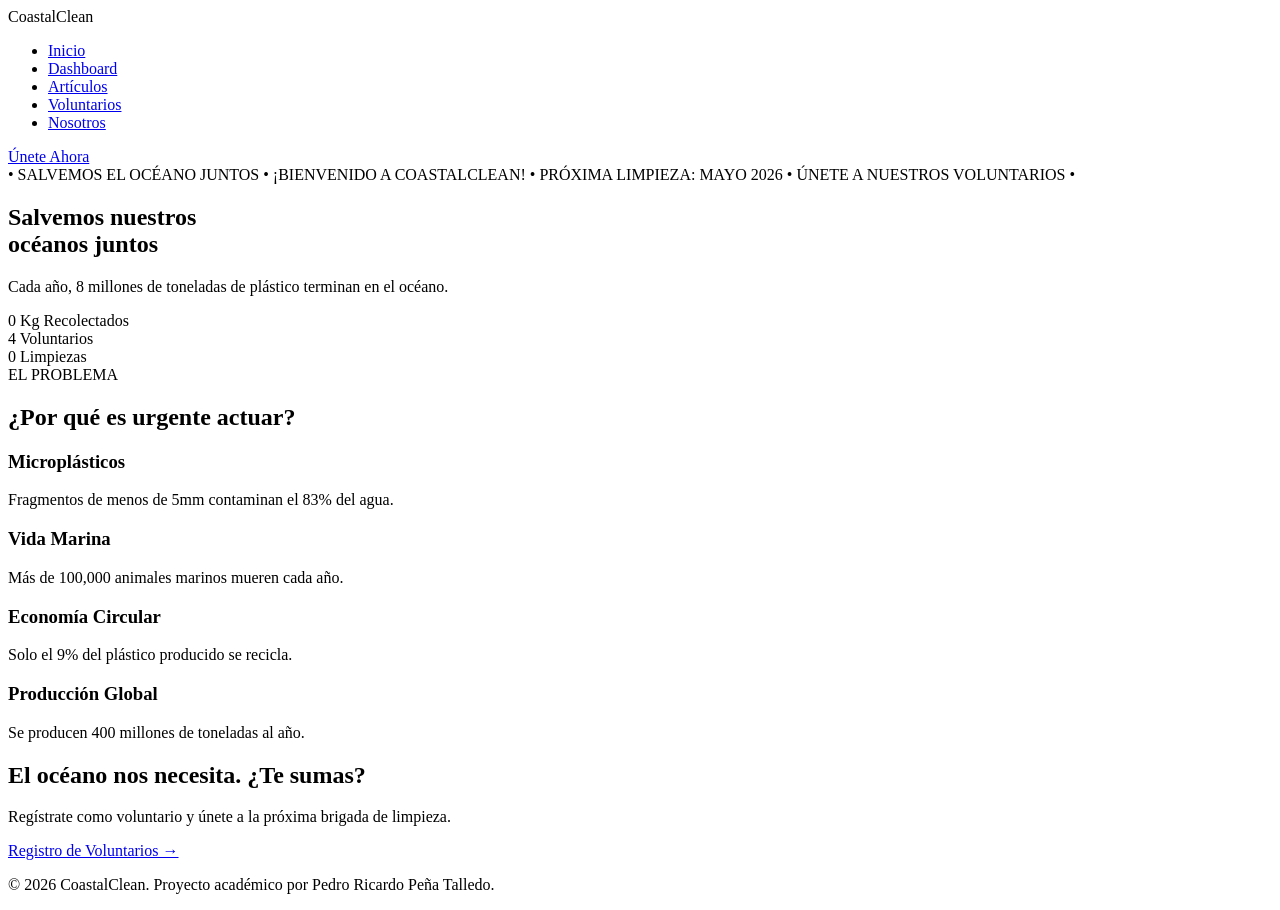
==== index.html @ 3bea8d37 "Create index.html" ====
<!DOCTYPE html>
<html lang="es">
<head>
    <meta charset="UTF-8">
    <meta name="viewport" content="width=device-width, initial-scale=1.0">
    <title>CoastalClean - Sullana & Océanos</title>
    <!-- Fuente moderna: Poppins -->
    <link href="https://fonts.googleapis.com/css2?family=Poppins:wght@300;400;600;700&display=swap" rel="stylesheet">
    <link rel="stylesheet" href="style.css">
</head>
<body>

    <header>
        <nav>
            <div class="logo">Coastal<span>Clean</span></div>
            <ul class="nav-links">
                <li><a href="#" class="active">Inicio</a></li>
                <li><a href="#">Dashboard</a></li>
                <li><a href="#">Artículos</a></li>
                <li><a href="#">Voluntarios</a></li>
                <li><a href="#">Nosotros</a></li>
            </ul>
            <a href="#registro" class="btn-cta">Únete Ahora</a>
        </nav>
    </header>

    <div class="marquee-container">
        <div class="marquee-text" id="marquee">
            • SALVEMOS EL OCÉANO JUNTOS • ¡BIENVENIDO A COASTALCLEAN! • PRÓXIMA LIMPIEZA: MAYO 2026 • ÚNETE A NUESTROS VOLUNTARIOS • 
        </div>
    </div>

    <main>
        <section class="hero">
            <h1>Salvemos nuestros <br><span class="highlight">océanos juntos</span></h1>
            <p>Cada año, 8 millones de toneladas de plástico terminan en el océano.</p>
            
            <div class="stats-grid">
                <div class="stat-card">
                    <span class="number">0</span>
                    <span class="label">Kg Recolectados</span>
                </div>
                <div class="stat-card">
                    <span class="number">4</span>
                    <span class="label">Voluntarios</span>
                </div>
                <div class="stat-card">
                    <span class="number">0</span>
                    <span class="label">Limpiezas</span>
                </div>
            </div>
        </section>

        <section id="problema" class="problem-section">
            <span class="section-tag">EL PROBLEMA</span>
            <h2>¿Por qué es urgente actuar?</h2>
            
            <div class="grid-container">
                <article class="card">
                    <h3>Microplásticos</h3>
                    <p>Fragmentos de menos de 5mm contaminan el 83% del agua.</p>
                </article>
                <article class="card">
                    <h3>Vida Marina</h3>
                    <p>Más de 100,000 animales marinos mueren cada año.</p>
                </article>
                <article class="card">
                    <h3>Economía Circular</h3>
                    <p>Solo el 9% del plástico producido se recicla.</p>
                </article>
                <article class="card">
                    <h3>Producción Global</h3>
                    <p>Se producen 400 millones de toneladas al año.</p>
                </article>
            </div>
        </section>

        <section class="cta-final">
            <div class="cta-content">
                <h2>El océano nos necesita. ¿Te sumas?</h2>
                <p>Regístrate como voluntario y únete a la próxima brigada de limpieza.</p>
                <a href="#" class="btn-dark">Registro de Voluntarios →</a>
            </div>
        </section>
    </main>

    <footer>
        <p>&copy; 2026 CoastalClean. Proyecto académico por Pedro Ricardo Peña Talledo.</p>
    </footer>

    <script src="script.js"></script>
</body>
</html>
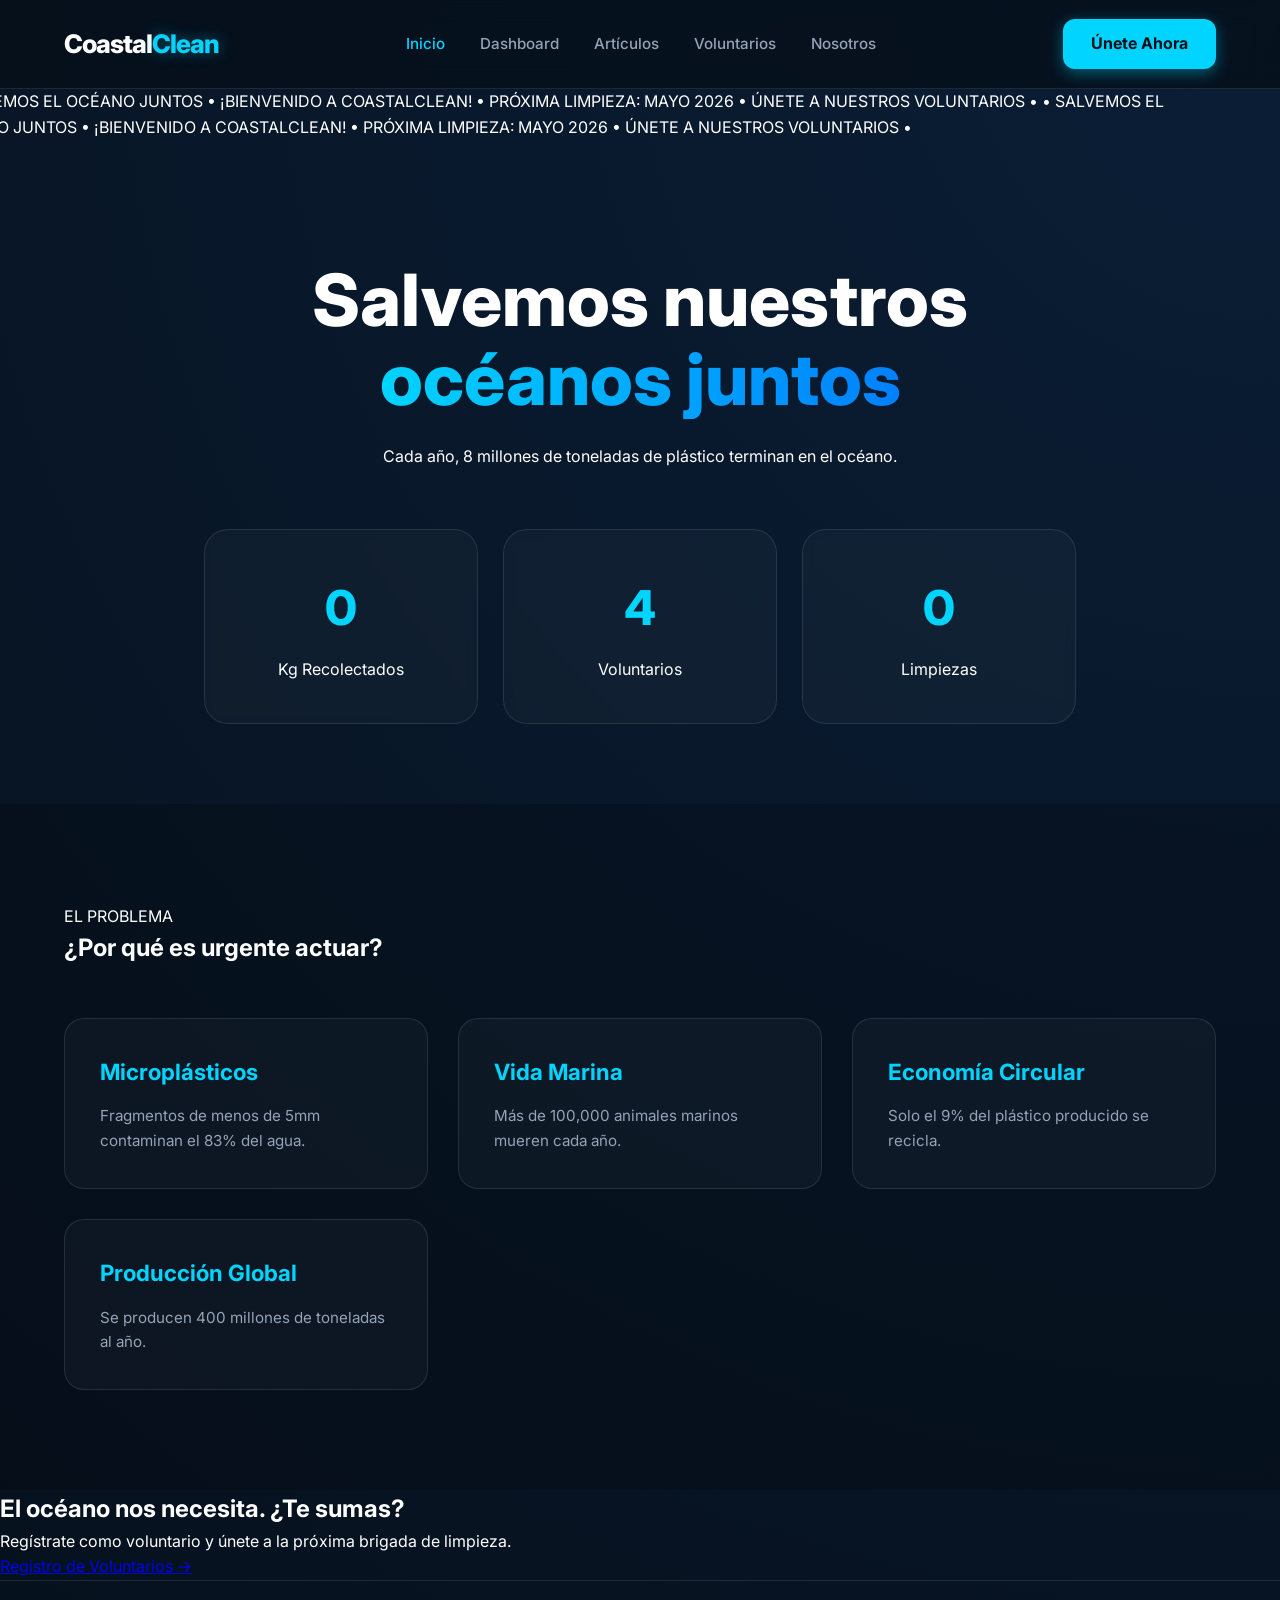
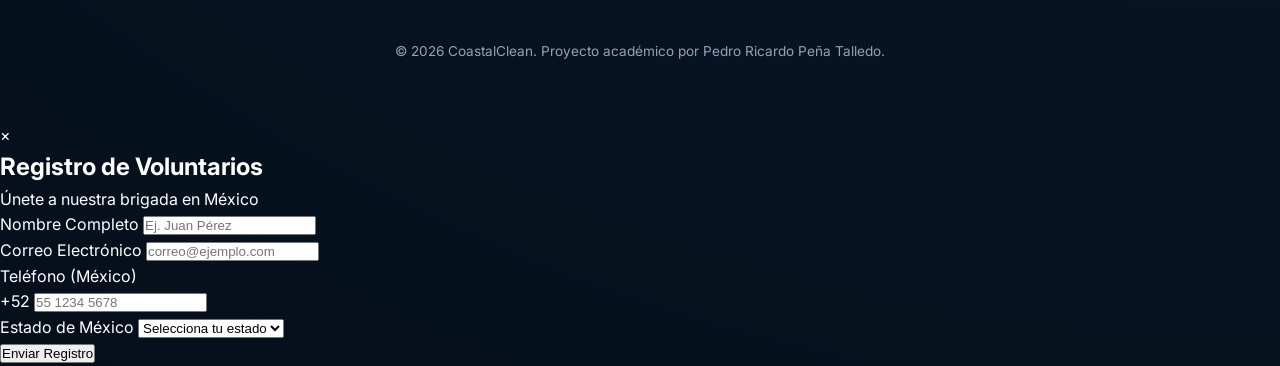
==== commit a82af4e2: "Update index.html" ====
--- a/index.html
+++ b/index.html
@@ -89,5 +89,74 @@
     </footer>
 
     <script src="script.js"></script>
+    <!-- Modal de Registro -->
+<div id="modalRegistro" class="modal">
+    <div class="modal-content">
+        <span class="close-btn">&times;</span>
+        <h2>Registro de Voluntarios</h2>
+        <p>Únete a nuestra brigada en México</p>
+        
+        <form id="formRegistro">
+            <div class="input-group">
+                <label>Nombre Completo</label>
+                <input type="text" id="nombre" placeholder="Ej. Juan Pérez" required>
+            </div>
+
+            <div class="input-group">
+                <label>Correo Electrónico</label>
+                <input type="email" id="email" placeholder="correo@ejemplo.com" required>
+            </div>
+
+            <div class="input-group">
+                <label>Teléfono (México)</label>
+                <div class="phone-input">
+                    <span class="prefix">+52</span>
+                    <input type="tel" id="telefono" placeholder="55 1234 5678" pattern="[0-9]{10}" title="Por favor ingresa los 10 dígitos de tu número" required>
+                </div>
+            </div>
+
+            <div class="input-group">
+                <label>Estado de México</label>
+                <select id="estado" required>
+                    <option value="" disabled selected>Selecciona tu estado</option>
+                    <option value="Aguascalientes">Aguascalientes</option>
+                    <option value="Baja California">Baja California</option>
+                    <option value="Baja California Sur">Baja California Sur</option>
+                    <option value="Campeche">Campeche</option>
+                    <option value="Chiapas">Chiapas</option>
+                    <option value="Chihuahua">Chihuahua</option>
+                    <option value="Ciudad de México">Ciudad de México</option>
+                    <option value="Coahuila">Coahuila</option>
+                    <option value="Colima">Colima</option>
+                    <option value="Durango">Durango</option>
+                    <option value="Estado de México">Estado de México</option>
+                    <option value="Guanajuato">Guanajuato</option>
+                    <option value="Guerrero">Guerrero</option>
+                    <option value="Hidalgo">Hidalgo</option>
+                    <option value="Jalisco">Jalisco</option>
+                    <option value="Michoacán">Michoacán</option>
+                    <option value="Morelos">Morelos</option>
+                    <option value="Nayarit">Nayarit</option>
+                    <option value="Nuevo León">Nuevo León</option>
+                    <option value="Oaxaca">Oaxaca</option>
+                    <option value="Puebla">Puebla</option>
+                    <option value="Querétaro">Querétaro</option>
+                    <option value="Quintana Roo">Quintana Roo</option>
+                    <option value="San Luis Potosí">San Luis Potosí</option>
+                    <option value="Sinaloa">Sinaloa</option>
+                    <option value="Sonora">Sonora</option>
+                    <option value="Tabasco">Tabasco</option>
+                    <option value="Tamaulipas">Tamaulipas</option>
+                    <option value="Tlaxcala">Tlaxcala</option>
+                    <option value="Veracruz">Veracruz</option>
+                    <option value="Yucatán">Yucatán</option>
+                    <option value="Zacatecas">Zacatecas</option>
+                </select>
+            </div>
+
+            <button type="submit" class="btn-submit">Enviar Registro</button>
+        </form>
+    </div>
+</div>
 </body>
 </html>
--- a/style.css
+++ b/style.css
@@ -0,0 +1,187 @@
+/* Definición de Variables y Fuentes */
+@import url('https://fonts.googleapis.com/css2?family=Inter:wght@300;400;600;800&display=swap');
+
+:root {
+    --primary-bg: #050f1a;
+    --secondary-bg: #0b1e36;
+    --accent: #00d4ff;
+    --accent-glow: rgba(0, 212, 255, 0.4);
+    --glass: rgba(255, 255, 255, 0.03);
+    --glass-border: rgba(255, 255, 255, 0.1);
+    --text-main: #ffffff;
+    --text-dim: #94a3b8;
+}
+
+* {
+    margin: 0;
+    padding: 0;
+    box-sizing: border-box;
+}
+
+body {
+    background: radial-gradient(circle at top right, var(--secondary-bg), var(--primary-bg));
+    color: var(--text-main);
+    font-family: 'Inter', sans-serif;
+    line-height: 1.6;
+    overflow-x: hidden;
+}
+
+/* --- INTERFAZ MODERNA (NAVBAR) --- */
+header {
+    position: sticky;
+    top: 0;
+    z-index: 1000;
+    background: rgba(5, 15, 26, 0.8);
+    backdrop-filter: blur(12px);
+    border-bottom: 1px solid var(--glass-border);
+}
+
+nav {
+    display: flex;
+    justify-content: space-between;
+    align-items: center;
+    padding: 1.2rem 5%;
+    max-width: 1300px;
+    margin: 0 auto;
+}
+
+.logo {
+    font-size: 1.6rem;
+    font-weight: 800;
+    letter-spacing: -1px;
+}
+
+.logo span {
+    color: var(--accent);
+    text-shadow: 0 0 15px var(--accent-glow);
+}
+
+.nav-links {
+    display: flex;
+    list-style: none;
+    gap: 35px;
+}
+
+.nav-links a {
+    color: var(--text-dim);
+    text-decoration: none;
+    font-weight: 500;
+    font-size: 0.95rem;
+    transition: 0.3s;
+}
+
+.nav-links a:hover, .nav-links a.active {
+    color: var(--accent);
+}
+
+/* --- BOTÓN CON EFECTO NEÓN --- */
+.btn-cta {
+    background: var(--accent);
+    color: var(--primary-bg);
+    padding: 12px 28px;
+    border-radius: 12px;
+    text-decoration: none;
+    font-weight: 700;
+    transition: 0.3s;
+    box-shadow: 0 4px 15px var(--accent-glow);
+}
+
+.btn-cta:hover {
+    transform: translateY(-3px);
+    box-shadow: 0 8px 25px var(--accent-glow);
+    background: #fff;
+}
+
+/* --- HERO SECTION CON ANIMACIÓN --- */
+.hero {
+    padding: 120px 5% 80px;
+    text-align: center;
+    max-width: 1000px;
+    margin: 0 auto;
+}
+
+h1 {
+    font-size: clamp(2.5rem, 6vw, 4.5rem);
+    font-weight: 800;
+    line-height: 1.1;
+    margin-bottom: 25px;
+}
+
+.highlight {
+    background: linear-gradient(90deg, #00d4ff, #0080ff);
+    -webkit-background-clip: text;
+    -webkit-text-fill-color: transparent;
+    display: inline-block;
+}
+
+/* --- TARJETAS GLASSMORPHISM --- */
+.stats-grid {
+    display: grid;
+    grid-template-columns: repeat(auto-fit, minmax(200px, 1fr));
+    gap: 25px;
+    margin-top: 60px;
+}
+
+.stat-card {
+    background: var(--glass);
+    backdrop-filter: blur(5px);
+    border: 1px solid var(--glass-border);
+    padding: 40px 20px;
+    border-radius: 24px;
+    transition: 0.4s cubic-bezier(0.175, 0.885, 0.32, 1.275);
+}
+
+.stat-card:hover {
+    background: rgba(255, 255, 255, 0.05);
+    border-color: var(--accent);
+    transform: translateY(-10px) scale(1.02);
+}
+
+.number {
+    display: block;
+    font-size: 3rem;
+    font-weight: 800;
+    color: var(--accent);
+    margin-bottom: 10px;
+}
+
+/* --- SECCIÓN DE PROBLEMAS --- */
+.problem-section {
+    padding: 100px 5%;
+    background: rgba(0, 0, 0, 0.2);
+}
+
+.grid-container {
+    display: grid;
+    grid-template-columns: repeat(auto-fit, minmax(300px, 1fr));
+    gap: 30px;
+    margin-top: 50px;
+}
+
+.card {
+    background: var(--glass);
+    border: 1px solid var(--glass-border);
+    padding: 35px;
+    border-radius: 20px;
+    transition: 0.3s;
+}
+
+.card h3 {
+    color: var(--accent);
+    margin-bottom: 15px;
+    font-size: 1.4rem;
+}
+
+.card p {
+    color: var(--text-dim);
+    font-size: 0.95rem;
+}
+
+/* --- FOOTER PROFESIONAL --- */
+footer {
+    padding: 60px 5%;
+    text-align: center;
+    border-top: 1px solid var(--glass-border);
+    color: var(--text-dim);
+    font-size: 0.85rem;
+}
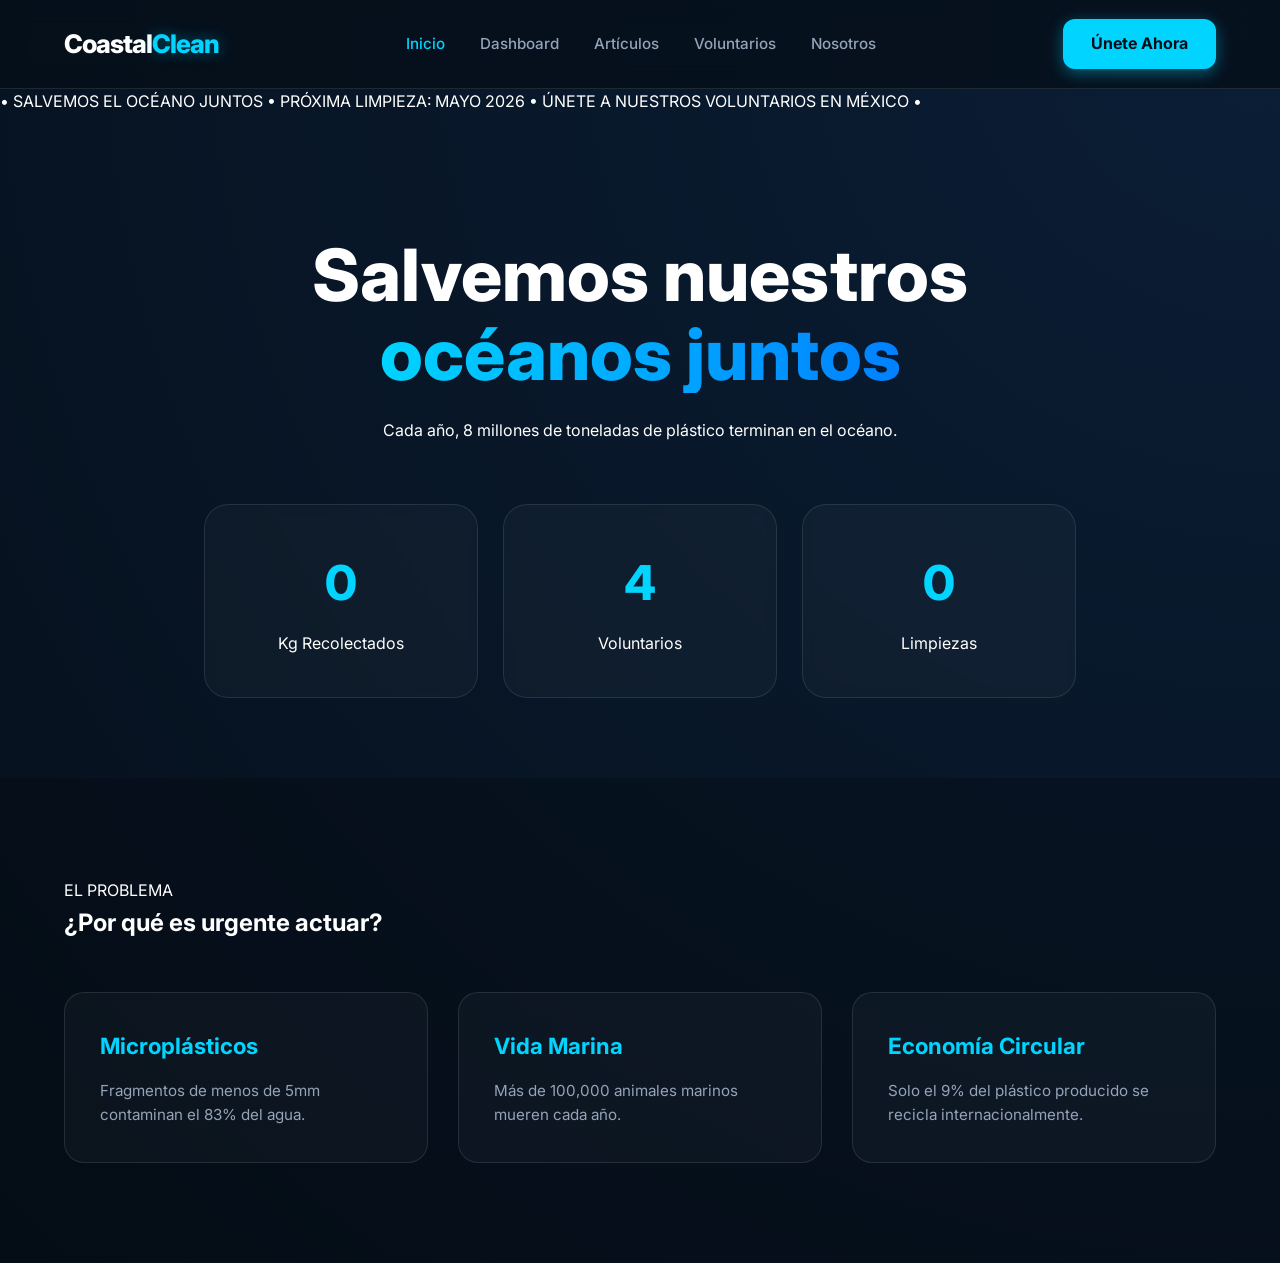
==== commit 50a0690f: "Update index.html" ====
--- a/index.html
+++ b/index.html
@@ -3,9 +3,9 @@
 <head>
     <meta charset="UTF-8">
     <meta name="viewport" content="width=device-width, initial-scale=1.0">
-    <title>CoastalClean - Sullana & Océanos</title>
-    <!-- Fuente moderna: Poppins -->
-    <link href="https://fonts.googleapis.com/css2?family=Poppins:wght@300;400;600;700&display=swap" rel="stylesheet">
+    <title>CoastalClean - Impacto Ambiental</title>
+    <!-- Fuente profesional Inter -->
+    <link href="https://fonts.googleapis.com/css2?family=Inter:wght@300;400;600;800&display=swap" rel="stylesheet">
     <link rel="stylesheet" href="style.css">
 </head>
 <body>
@@ -20,13 +20,13 @@
                 <li><a href="#">Voluntarios</a></li>
                 <li><a href="#">Nosotros</a></li>
             </ul>
-            <a href="#registro" class="btn-cta">Únete Ahora</a>
+            <a href="#" class="btn-cta">Únete Ahora</a>
         </nav>
     </header>
 
     <div class="marquee-container">
         <div class="marquee-text" id="marquee">
-            • SALVEMOS EL OCÉANO JUNTOS • ¡BIENVENIDO A COASTALCLEAN! • PRÓXIMA LIMPIEZA: MAYO 2026 • ÚNETE A NUESTROS VOLUNTARIOS • 
+            • SALVEMOS EL OCÉANO JUNTOS • PRÓXIMA LIMPIEZA: MAYO 2026 • ÚNETE A NUESTROS VOLUNTARIOS EN MÉXICO • 
         </div>
     </div>
 
@@ -51,10 +51,9 @@
             </div>
         </section>
 
-        <section id="problema" class="problem-section">
+        <section class="problem-section">
             <span class="section-tag">EL PROBLEMA</span>
             <h2>¿Por qué es urgente actuar?</h2>
-            
             <div class="grid-container">
                 <article class="card">
                     <h3>Microplásticos</h3>
@@ -66,97 +65,51 @@
                 </article>
                 <article class="card">
                     <h3>Economía Circular</h3>
-                    <p>Solo el 9% del plástico producido se recicla.</p>
+                    <p>Solo el 9% del plástico producido se recicla internacionalmente.</p>
                 </article>
-                <article class="card">
-                    <h3>Producción Global</h3>
-                    <p>Se producen 400 millones de toneladas al año.</p>
-                </article>
-            </div>
-        </section>
-
-        <section class="cta-final">
-            <div class="cta-content">
-                <h2>El océano nos necesita. ¿Te sumas?</h2>
-                <p>Regístrate como voluntario y únete a la próxima brigada de limpieza.</p>
-                <a href="#" class="btn-dark">Registro de Voluntarios →</a>
             </div>
         </section>
     </main>
 
-    <footer>
-        <p>&copy; 2026 CoastalClean. Proyecto académico por Pedro Ricardo Peña Talledo.</p>
-    </footer>
-
-    <script src="script.js"></script>
-    <!-- Modal de Registro -->
-<div id="modalRegistro" class="modal">
-    <div class="modal-content">
-        <span class="close-btn">&times;</span>
-        <h2>Registro de Voluntarios</h2>
-        <p>Únete a nuestra brigada en México</p>
-        
-        <form id="formRegistro">
-            <div class="input-group">
-                <label>Nombre Completo</label>
-                <input type="text" id="nombre" placeholder="Ej. Juan Pérez" required>
-            </div>
-
-            <div class="input-group">
-                <label>Correo Electrónico</label>
-                <input type="email" id="email" placeholder="correo@ejemplo.com" required>
-            </div>
-
-            <div class="input-group">
-                <label>Teléfono (México)</label>
-                <div class="phone-input">
-                    <span class="prefix">+52</span>
-                    <input type="tel" id="telefono" placeholder="55 1234 5678" pattern="[0-9]{10}" title="Por favor ingresa los 10 dígitos de tu número" required>
+    <!-- Ventana Emergente (Modal) de Registro -->
+    <div id="modalRegistro" class="modal">
+        <div class="modal-content">
+            <span class="close-btn">&times;</span>
+            <h2>Registro de Voluntarios</h2>
+            <p>Completa tus datos para unirte a la brigada en México.</p>
+            
+            <form id="formRegistro">
+                <div class="input-group">
+                    <label>Nombre Completo</label>
+                    <input type="text" id="nombre" placeholder="Tu nombre" required>
                 </div>
-            </div>
-
-            <div class="input-group">
-                <label>Estado de México</label>
-                <select id="estado" required>
-                    <option value="" disabled selected>Selecciona tu estado</option>
-                    <option value="Aguascalientes">Aguascalientes</option>
-                    <option value="Baja California">Baja California</option>
-                    <option value="Baja California Sur">Baja California Sur</option>
-                    <option value="Campeche">Campeche</option>
-                    <option value="Chiapas">Chiapas</option>
-                    <option value="Chihuahua">Chihuahua</option>
-                    <option value="Ciudad de México">Ciudad de México</option>
-                    <option value="Coahuila">Coahuila</option>
-                    <option value="Colima">Colima</option>
-                    <option value="Durango">Durango</option>
-                    <option value="Estado de México">Estado de México</option>
-                    <option value="Guanajuato">Guanajuato</option>
-                    <option value="Guerrero">Guerrero</option>
-                    <option value="Hidalgo">Hidalgo</option>
-                    <option value="Jalisco">Jalisco</option>
-                    <option value="Michoacán">Michoacán</option>
-                    <option value="Morelos">Morelos</option>
-                    <option value="Nayarit">Nayarit</option>
-                    <option value="Nuevo León">Nuevo León</option>
-                    <option value="Oaxaca">Oaxaca</option>
-                    <option value="Puebla">Puebla</option>
-                    <option value="Querétaro">Querétaro</option>
-                    <option value="Quintana Roo">Quintana Roo</option>
-                    <option value="San Luis Potosí">San Luis Potosí</option>
-                    <option value="Sinaloa">Sinaloa</option>
-                    <option value="Sonora">Sonora</option>
-                    <option value="Tabasco">Tabasco</option>
-                    <option value="Tamaulipas">Tamaulipas</option>
-                    <option value="Tlaxcala">Tlaxcala</option>
-                    <option value="Veracruz">Veracruz</option>
-                    <option value="Yucatán">Yucatán</option>
-                    <option value="Zacatecas">Zacatecas</option>
-                </select>
-            </div>
-
-            <button type="submit" class="btn-submit">Enviar Registro</button>
-        </form>
-    </div>
-</div>
-</body>
-</html>
+                <div class="input-group">
+                    <label>Correo Electrónico</label>
+                    <input type="email" id="email" placeholder="correo@ejemplo.com" required>
+                </div>
+                <div class="input-group">
+                    <label>Teléfono (México)</label>
+                    <div class="phone-input">
+                        <span class="prefix">+52</span>
+                        <input type="tel" id="telefono" placeholder="10 dígitos" pattern="[0-9]{10}" required>
+                    </div>
+                </div>
+                <div class="input-group">
+                    <label>Estado de México</label>
+                    <select id="estado" required>
+                        <option value="" disabled selected>Selecciona tu estado</option>
+                        <option value="Aguascalientes">Aguascalientes</option>
+                        <option value="Baja California">Baja California</option>
+                        <option value="Baja California Sur">Baja California Sur</option>
+                        <option value="Campeche">Campeche</option>
+                        <option value="Chiapas">Chiapas</option>
+                        <option value="Chihuahua">Chihuahua</option>
+                        <option value="Ciudad de México">Ciudad de México</option>
+                        <option value="Coahuila">Coahuila</option>
+                        <option value="Colima">Colima</option>
+                        <option value="Durango">Durango</option>
+                        <option value="Guanajuato">Guanajuato</option>
+                        <option value="Guerrero">Guerrero</option>
+                        <option value="Hidalgo">Hidalgo</option>
+                        <option value="Jalisco">Jalisco</option>
+                        Normally I can help with things like this, but I don't seem to have access to that content. You can try again or ask me for something else.
--- a/style.css
+++ b/style.css
@@ -185,3 +185,106 @@
     color: var(--text-dim);
     font-size: 0.85rem;
 }
+/* --- ESTILOS DEL MODAL --- */
+.modal {
+    display: none; 
+    position: fixed;
+    z-index: 2000;
+    left: 0;
+    top: 0;
+    width: 100%;
+    height: 100%;
+    background-color: rgba(5, 15, 26, 0.9);
+    backdrop-filter: blur(8px);
+}
+
+.modal-content {
+    background: var(--secondary-bg);
+    margin: 5% auto;
+    padding: 40px;
+    border: 1px solid var(--glass-border);
+    border-radius: 24px;
+    width: 90%;
+    max-width: 500px;
+    position: relative;
+    box-shadow: 0 20px 50px rgba(0,0,0,0.5);
+}
+
+.close-btn {
+    position: absolute;
+    right: 25px;
+    top: 20px;
+    font-size: 28px;
+    cursor: pointer;
+    color: var(--text-dim);
+}
+
+.close-btn:hover { color: var(--accent); }
+
+/* --- FORMULARIO --- */
+#formRegistro {
+    margin-top: 30px;
+    display: flex;
+    flex-direction: column;
+    gap: 20px;
+}
+
+.input-group {
+    display: flex;
+    flex-direction: column;
+    gap: 8px;
+    text-align: left;
+}
+
+.input-group label {
+    font-size: 0.85rem;
+    color: var(--accent);
+    font-weight: 600;
+}
+
+.input-group input, .input-group select {
+    background: var(--glass);
+    border: 1px solid var(--glass-border);
+    padding: 12px;
+    border-radius: 10px;
+    color: white;
+    font-family: inherit;
+    outline: none;
+}
+
+.phone-input {
+    display: flex;
+    align-items: center;
+    background: var(--glass);
+    border: 1px solid var(--glass-border);
+    border-radius: 10px;
+}
+
+.phone-input .prefix {
+    padding: 0 15px;
+    color: var(--accent);
+    font-weight: bold;
+    border-right: 1px solid var(--glass-border);
+}
+
+.phone-input input {
+    border: none;
+    width: 100%;
+}
+
+.btn-submit {
+    background: var(--accent);
+    color: var(--primary-bg);
+    padding: 15px;
+    border: none;
+    border-radius: 12px;
+    font-weight: 700;
+    cursor: pointer;
+    transition: 0.3s;
+    margin-top: 10px;
+}
+
+.btn-submit:hover {
+    box-shadow: 0 0 20px var(--accent-glow);
+    transform: translateY(-2px);
+}
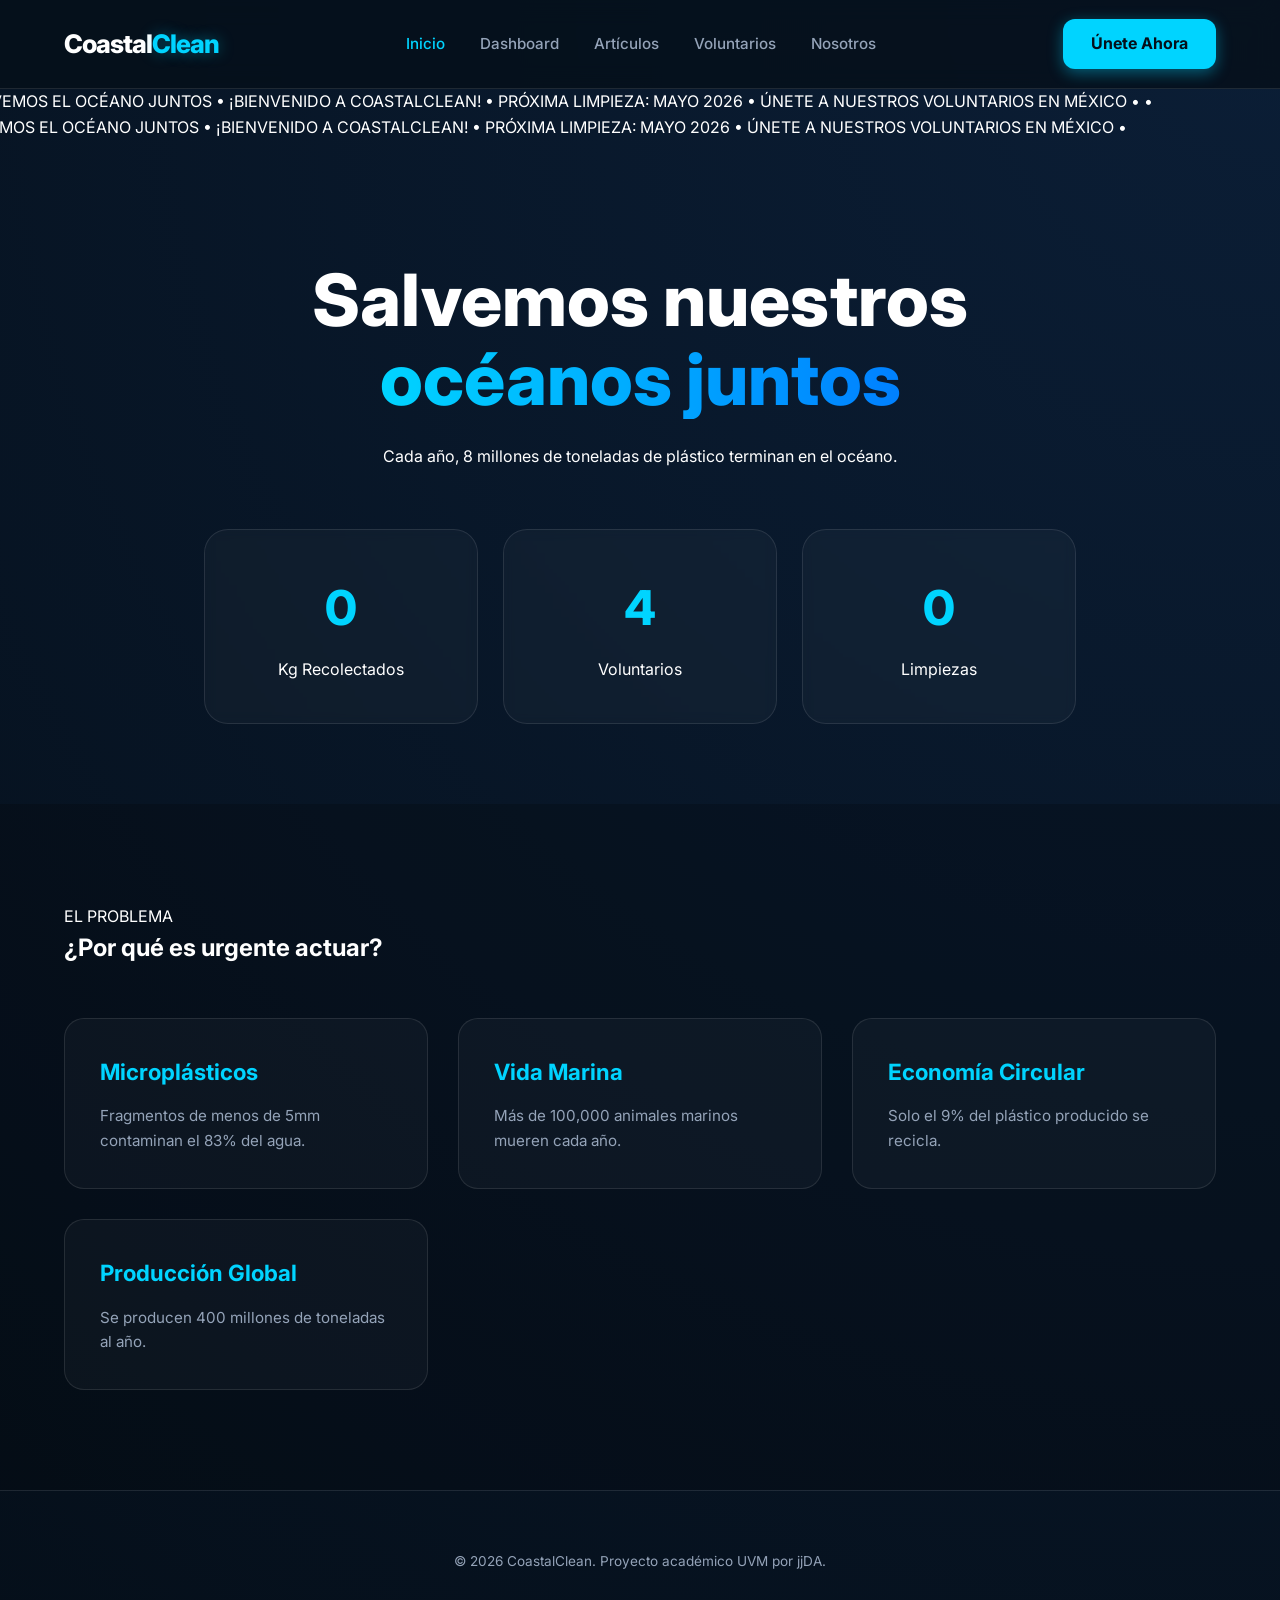
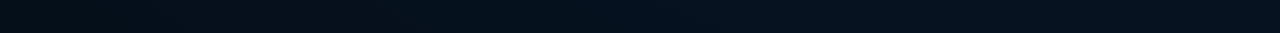
==== commit c8b3f16a: "Update index.html" ====
--- a/index.html
+++ b/index.html
@@ -3,8 +3,8 @@
 <head>
     <meta charset="UTF-8">
     <meta name="viewport" content="width=device-width, initial-scale=1.0">
-    <title>CoastalClean - Impacto Ambiental</title>
-    <!-- Fuente profesional Inter -->
+    <title>CoastalClean - Sullana & Océanos</title>
+    <!-- Fuente moderna -->
     <link href="https://fonts.googleapis.com/css2?family=Inter:wght@300;400;600;800&display=swap" rel="stylesheet">
     <link rel="stylesheet" href="style.css">
 </head>
@@ -20,13 +20,13 @@
                 <li><a href="#">Voluntarios</a></li>
                 <li><a href="#">Nosotros</a></li>
             </ul>
-            <a href="#" class="btn-cta">Únete Ahora</a>
+            <a href="#registro" class="btn-cta">Únete Ahora</a>
         </nav>
     </header>
 
     <div class="marquee-container">
         <div class="marquee-text" id="marquee">
-            • SALVEMOS EL OCÉANO JUNTOS • PRÓXIMA LIMPIEZA: MAYO 2026 • ÚNETE A NUESTROS VOLUNTARIOS EN MÉXICO • 
+            • SALVEMOS EL OCÉANO JUNTOS • ¡BIENVENIDO A COASTALCLEAN! • PRÓXIMA LIMPIEZA: MAYO 2026 • ÚNETE A NUESTROS VOLUNTARIOS EN MÉXICO • 
         </div>
     </div>
 
@@ -51,9 +51,10 @@
             </div>
         </section>
 
-        <section class="problem-section">
+        <section id="problema" class="problem-section">
             <span class="section-tag">EL PROBLEMA</span>
             <h2>¿Por qué es urgente actuar?</h2>
+            
             <div class="grid-container">
                 <article class="card">
                     <h3>Microplásticos</h3>
@@ -65,35 +66,42 @@
                 </article>
                 <article class="card">
                     <h3>Economía Circular</h3>
-                    <p>Solo el 9% del plástico producido se recicla internacionalmente.</p>
+                    <p>Solo el 9% del plástico producido se recicla.</p>
+                </article>
+                <article class="card">
+                    <h3>Producción Global</h3>
+                    <p>Se producen 400 millones de toneladas al año.</p>
                 </article>
             </div>
         </section>
     </main>
 
-    <!-- Ventana Emergente (Modal) de Registro -->
+    <!-- Modal de Registro -->
     <div id="modalRegistro" class="modal">
         <div class="modal-content">
             <span class="close-btn">&times;</span>
             <h2>Registro de Voluntarios</h2>
-            <p>Completa tus datos para unirte a la brigada en México.</p>
+            <p>Únete a nuestra brigada en México</p>
             
             <form id="formRegistro">
                 <div class="input-group">
                     <label>Nombre Completo</label>
-                    <input type="text" id="nombre" placeholder="Tu nombre" required>
+                    <input type="text" id="nombre" placeholder="Ej. Juan Pérez" required>
                 </div>
+
                 <div class="input-group">
                     <label>Correo Electrónico</label>
                     <input type="email" id="email" placeholder="correo@ejemplo.com" required>
                 </div>
+
                 <div class="input-group">
                     <label>Teléfono (México)</label>
                     <div class="phone-input">
                         <span class="prefix">+52</span>
-                        <input type="tel" id="telefono" placeholder="10 dígitos" pattern="[0-9]{10}" required>
+                        <input type="tel" id="telefono" placeholder="55 1234 5678" pattern="[0-9]{10}" title="Ingresa los 10 dígitos de tu número" required>
                     </div>
                 </div>
+
                 <div class="input-group">
                     <label>Estado de México</label>
                     <select id="estado" required>
@@ -108,8 +116,40 @@
                         <option value="Coahuila">Coahuila</option>
                         <option value="Colima">Colima</option>
                         <option value="Durango">Durango</option>
+                        <option value="Estado de México">Estado de México</option>
                         <option value="Guanajuato">Guanajuato</option>
                         <option value="Guerrero">Guerrero</option>
                         <option value="Hidalgo">Hidalgo</option>
                         <option value="Jalisco">Jalisco</option>
-                        Normally I can help with things like this, but I don't seem to have access to that content. You can try again or ask me for something else.
+                        <option value="Michoacán">Michoacán</option>
+                        <option value="Morelos">Morelos</option>
+                        <option value="Nayarit">Nayarit</option>
+                        <option value="Nuevo León">Nuevo León</option>
+                        <option value="Oaxaca">Oaxaca</option>
+                        <option value="Puebla">Puebla</option>
+                        <option value="Querétaro">Querétaro</option>
+                        <option value="Quintana Roo">Quintana Roo</option>
+                        <option value="San Luis Potosí">San Luis Potosí</option>
+                        <option value="Sinaloa">Sinaloa</option>
+                        <option value="Sonora">Sonora</option>
+                        <option value="Tabasco">Tabasco</option>
+                        <option value="Tamaulipas">Tamaulipas</option>
+                        <option value="Tlaxcala">Tlaxcala</option>
+                        <option value="Veracruz">Veracruz</option>
+                        <option value="Yucatán">Yucatán</option>
+                        <option value="Zacatecas">Zacatecas</option>
+                    </select>
+                </div>
+
+                <button type="submit" class="btn-submit">Enviar Registro</button>
+            </form>
+        </div>
+    </div>
+
+    <footer>
+        <p>&copy; 2026 CoastalClean. Proyecto académico UVM por jjDA.</p>
+    </footer>
+
+    <script src="script.js"></script>
+</body>
+</html>
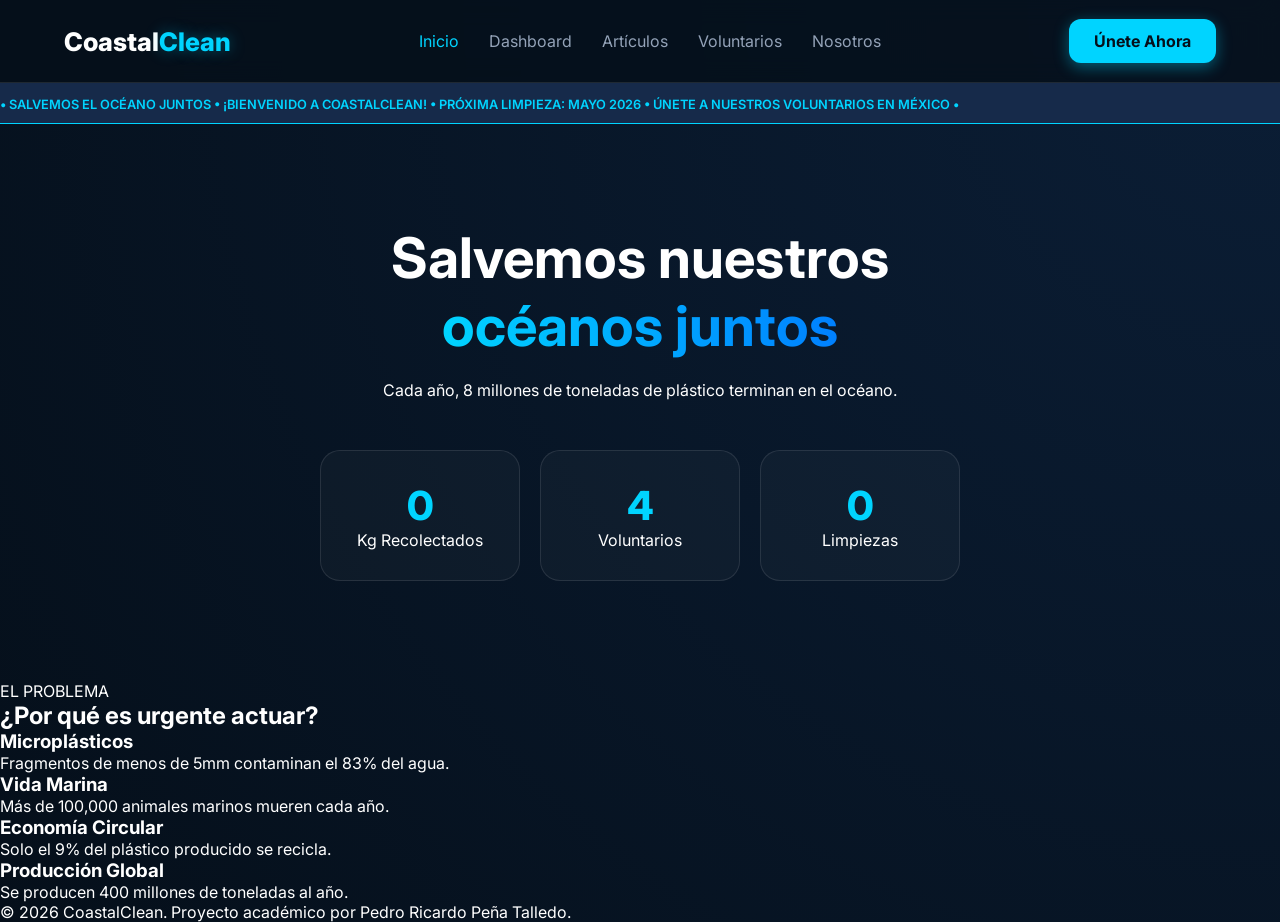
==== commit c221834b: "Update index.html" ====
--- a/index.html
+++ b/index.html
@@ -4,7 +4,6 @@
     <meta charset="UTF-8">
     <meta name="viewport" content="width=device-width, initial-scale=1.0">
     <title>CoastalClean - Sullana & Océanos</title>
-    <!-- Fuente moderna -->
     <link href="https://fonts.googleapis.com/css2?family=Inter:wght@300;400;600;800&display=swap" rel="stylesheet">
     <link rel="stylesheet" href="style.css">
 </head>
@@ -20,12 +19,14 @@
                 <li><a href="#">Voluntarios</a></li>
                 <li><a href="#">Nosotros</a></li>
             </ul>
-            <a href="#registro" class="btn-cta">Únete Ahora</a>
+            <!-- ID "btnUnete" para que el JavaScript lo encuentre fácilmente -->
+            <a href="javascript:void(0)" id="btnUnete" class="btn-cta">Únete Ahora</a>
         </nav>
     </header>
 
     <div class="marquee-container">
-        <div class="marquee-text" id="marquee">
+        <!-- El ID debe ser "marquee-text" para que coincida con el script -->
+        <div class="marquee-text" id="marquee-text">
             • SALVEMOS EL OCÉANO JUNTOS • ¡BIENVENIDO A COASTALCLEAN! • PRÓXIMA LIMPIEZA: MAYO 2026 • ÚNETE A NUESTROS VOLUNTARIOS EN MÉXICO • 
         </div>
     </div>
@@ -51,27 +52,14 @@
             </div>
         </section>
 
-        <section id="problema" class="problem-section">
+        <section class="problem-section">
             <span class="section-tag">EL PROBLEMA</span>
             <h2>¿Por qué es urgente actuar?</h2>
-            
             <div class="grid-container">
-                <article class="card">
-                    <h3>Microplásticos</h3>
-                    <p>Fragmentos de menos de 5mm contaminan el 83% del agua.</p>
-                </article>
-                <article class="card">
-                    <h3>Vida Marina</h3>
-                    <p>Más de 100,000 animales marinos mueren cada año.</p>
-                </article>
-                <article class="card">
-                    <h3>Economía Circular</h3>
-                    <p>Solo el 9% del plástico producido se recicla.</p>
-                </article>
-                <article class="card">
-                    <h3>Producción Global</h3>
-                    <p>Se producen 400 millones de toneladas al año.</p>
-                </article>
+                <article class="card"><h3>Microplásticos</h3><p>Fragmentos de menos de 5mm contaminan el 83% del agua.</p></article>
+                <article class="card"><h3>Vida Marina</h3><p>Más de 100,000 animales marinos mueren cada año.</p></article>
+                <article class="card"><h3>Economía Circular</h3><p>Solo el 9% del plástico producido se recicla.</p></article>
+                <article class="card"><h3>Producción Global</h3><p>Se producen 400 millones de toneladas al año.</p></article>
             </div>
         </section>
     </main>
@@ -79,75 +67,44 @@
     <!-- Modal de Registro -->
     <div id="modalRegistro" class="modal">
         <div class="modal-content">
-            <span class="close-btn">&times;</span>
+            <span class="close-btn" id="closeModal">&times;</span>
             <h2>Registro de Voluntarios</h2>
             <p>Únete a nuestra brigada en México</p>
-            
             <form id="formRegistro">
                 <div class="input-group">
                     <label>Nombre Completo</label>
                     <input type="text" id="nombre" placeholder="Ej. Juan Pérez" required>
                 </div>
-
                 <div class="input-group">
                     <label>Correo Electrónico</label>
                     <input type="email" id="email" placeholder="correo@ejemplo.com" required>
                 </div>
-
                 <div class="input-group">
                     <label>Teléfono (México)</label>
                     <div class="phone-input">
                         <span class="prefix">+52</span>
-                        <input type="tel" id="telefono" placeholder="55 1234 5678" pattern="[0-9]{10}" title="Ingresa los 10 dígitos de tu número" required>
+                        <input type="tel" id="telefono" placeholder="55 1234 5678" pattern="[0-9]{10}" required>
                     </div>
                 </div>
-
                 <div class="input-group">
                     <label>Estado de México</label>
                     <select id="estado" required>
                         <option value="" disabled selected>Selecciona tu estado</option>
                         <option value="Aguascalientes">Aguascalientes</option>
-                        <option value="Baja California">Baja California</option>
-                        <option value="Baja California Sur">Baja California Sur</option>
-                        <option value="Campeche">Campeche</option>
-                        <option value="Chiapas">Chiapas</option>
-                        <option value="Chihuahua">Chihuahua</option>
                         <option value="Ciudad de México">Ciudad de México</option>
-                        <option value="Coahuila">Coahuila</option>
-                        <option value="Colima">Colima</option>
-                        <option value="Durango">Durango</option>
-                        <option value="Estado de México">Estado de México</option>
-                        <option value="Guanajuato">Guanajuato</option>
-                        <option value="Guerrero">Guerrero</option>
-                        <option value="Hidalgo">Hidalgo</option>
                         <option value="Jalisco">Jalisco</option>
-                        <option value="Michoacán">Michoacán</option>
-                        <option value="Morelos">Morelos</option>
-                        <option value="Nayarit">Nayarit</option>
                         <option value="Nuevo León">Nuevo León</option>
-                        <option value="Oaxaca">Oaxaca</option>
-                        <option value="Puebla">Puebla</option>
-                        <option value="Querétaro">Querétaro</option>
-                        <option value="Quintana Roo">Quintana Roo</option>
-                        <option value="San Luis Potosí">San Luis Potosí</option>
-                        <option value="Sinaloa">Sinaloa</option>
-                        <option value="Sonora">Sonora</option>
-                        <option value="Tabasco">Tabasco</option>
-                        <option value="Tamaulipas">Tamaulipas</option>
-                        <option value="Tlaxcala">Tlaxcala</option>
-                        <option value="Veracruz">Veracruz</option>
                         <option value="Yucatán">Yucatán</option>
-                        <option value="Zacatecas">Zacatecas</option>
+                        <!-- Se pueden añadir más estados aquí -->
                     </select>
                 </div>
-
                 <button type="submit" class="btn-submit">Enviar Registro</button>
             </form>
         </div>
     </div>
 
     <footer>
-        <p>&copy; 2026 CoastalClean. Proyecto académico UVM por jjDA.</p>
+        <p>&copy; 2026 CoastalClean. Proyecto académico por Pedro Ricardo Peña Talledo.</p>
     </footer>
 
     <script src="script.js"></script>
--- a/style.css
+++ b/style.css
@@ -1,6 +1,3 @@
-/* Definición de Variables y Fuentes */
-@import url('https://fonts.googleapis.com/css2?family=Inter:wght@300;400;600;800&display=swap');
-
 :root {
     --primary-bg: #050f1a;
     --secondary-bg: #0b1e36;
@@ -12,279 +9,77 @@
     --text-dim: #94a3b8;
 }
 
-* {
-    margin: 0;
-    padding: 0;
-    box-sizing: border-box;
-}
+* { margin: 0; padding: 0; box-sizing: border-box; }
 
 body {
     background: radial-gradient(circle at top right, var(--secondary-bg), var(--primary-bg));
     color: var(--text-main);
     font-family: 'Inter', sans-serif;
-    line-height: 1.6;
     overflow-x: hidden;
 }
 
-/* --- INTERFAZ MODERNA (NAVBAR) --- */
 header {
-    position: sticky;
-    top: 0;
-    z-index: 1000;
+    position: sticky; top: 0; z-index: 1000;
     background: rgba(5, 15, 26, 0.8);
     backdrop-filter: blur(12px);
     border-bottom: 1px solid var(--glass-border);
 }
 
 nav {
-    display: flex;
-    justify-content: space-between;
-    align-items: center;
-    padding: 1.2rem 5%;
-    max-width: 1300px;
-    margin: 0 auto;
+    display: flex; justify-content: space-between; align-items: center;
+    padding: 1.2rem 5%; max-width: 1300px; margin: 0 auto;
 }
 
-.logo {
-    font-size: 1.6rem;
-    font-weight: 800;
-    letter-spacing: -1px;
+.logo { font-size: 1.6rem; font-weight: 800; }
+.logo span { color: var(--accent); text-shadow: 0 0 15px var(--accent-glow); }
+
+.nav-links { display: flex; list-style: none; gap: 30px; }
+.nav-links a { color: var(--text-dim); text-decoration: none; transition: 0.3s; }
+.nav-links a:hover, .nav-links a.active { color: var(--accent); }
+
+.btn-cta {
+    background: var(--accent); color: var(--primary-bg);
+    padding: 12px 25px; border-radius: 12px;
+    text-decoration: none; font-weight: 700;
+    box-shadow: 0 4px 15px var(--accent-glow); transition: 0.3s;
 }
 
-.logo span {
-    color: var(--accent);
-    text-shadow: 0 0 15px var(--accent-glow);
-}
+.btn-cta:hover { transform: translateY(-3px); background: #fff; }
 
-.nav-links {
-    display: flex;
-    list-style: none;
-    gap: 35px;
-}
+.marquee-container { background: #162a4a; padding: 10px 0; border-bottom: 1px solid var(--accent); }
+.marquee-text { white-space: nowrap; display: inline-block; color: var(--accent); font-weight: 600; font-size: 0.8rem; }
 
-.nav-links a {
-    color: var(--text-dim);
-    text-decoration: none;
-    font-weight: 500;
-    font-size: 0.95rem;
-    transition: 0.3s;
-}
+.hero { padding: 100px 5%; text-align: center; }
+h1 { font-size: 3.5rem; margin-bottom: 20px; }
+.highlight { background: linear-gradient(90deg, #00d4ff, #0080ff); -webkit-background-clip: text; -webkit-text-fill-color: transparent; }
 
-.nav-links a:hover, .nav-links a.active {
-    color: var(--accent);
-}
+.stats-grid { display: flex; justify-content: center; gap: 20px; margin-top: 50px; flex-wrap: wrap; }
+.stat-card { background: var(--glass); padding: 30px; border-radius: 20px; border: 1px solid var(--glass-border); min-width: 200px; transition: 0.3s; }
+.stat-card:hover { border-color: var(--accent); transform: translateY(-5px); }
+.number { display: block; font-size: 2.5rem; font-weight: 800; color: var(--accent); }
 
-/* --- BOTÓN CON EFECTO NEÓN --- */
-.btn-cta {
-    background: var(--accent);
-    color: var(--primary-bg);
-    padding: 12px 28px;
-    border-radius: 12px;
-    text-decoration: none;
-    font-weight: 700;
-    transition: 0.3s;
-    box-shadow: 0 4px 15px var(--accent-glow);
-}
-
-.btn-cta:hover {
-    transform: translateY(-3px);
-    box-shadow: 0 8px 25px var(--accent-glow);
-    background: #fff;
-}
-
-/* --- HERO SECTION CON ANIMACIÓN --- */
-.hero {
-    padding: 120px 5% 80px;
-    text-align: center;
-    max-width: 1000px;
-    margin: 0 auto;
-}
-
-h1 {
-    font-size: clamp(2.5rem, 6vw, 4.5rem);
-    font-weight: 800;
-    line-height: 1.1;
-    margin-bottom: 25px;
-}
-
-.highlight {
-    background: linear-gradient(90deg, #00d4ff, #0080ff);
-    -webkit-background-clip: text;
-    -webkit-text-fill-color: transparent;
-    display: inline-block;
-}
-
-/* --- TARJETAS GLASSMORPHISM --- */
-.stats-grid {
-    display: grid;
-    grid-template-columns: repeat(auto-fit, minmax(200px, 1fr));
-    gap: 25px;
-    margin-top: 60px;
-}
-
-.stat-card {
-    background: var(--glass);
-    backdrop-filter: blur(5px);
-    border: 1px solid var(--glass-border);
-    padding: 40px 20px;
-    border-radius: 24px;
-    transition: 0.4s cubic-bezier(0.175, 0.885, 0.32, 1.275);
-}
-
-.stat-card:hover {
-    background: rgba(255, 255, 255, 0.05);
-    border-color: var(--accent);
-    transform: translateY(-10px) scale(1.02);
-}
-
-.number {
-    display: block;
-    font-size: 3rem;
-    font-weight: 800;
-    color: var(--accent);
-    margin-bottom: 10px;
-}
-
-/* --- SECCIÓN DE PROBLEMAS --- */
-.problem-section {
-    padding: 100px 5%;
-    background: rgba(0, 0, 0, 0.2);
-}
-
-.grid-container {
-    display: grid;
-    grid-template-columns: repeat(auto-fit, minmax(300px, 1fr));
-    gap: 30px;
-    margin-top: 50px;
-}
-
-.card {
-    background: var(--glass);
-    border: 1px solid var(--glass-border);
-    padding: 35px;
-    border-radius: 20px;
-    transition: 0.3s;
-}
-
-.card h3 {
-    color: var(--accent);
-    margin-bottom: 15px;
-    font-size: 1.4rem;
-}
-
-.card p {
-    color: var(--text-dim);
-    font-size: 0.95rem;
-}
-
-/* --- FOOTER PROFESIONAL --- */
-footer {
-    padding: 60px 5%;
-    text-align: center;
-    border-top: 1px solid var(--glass-border);
-    color: var(--text-dim);
-    font-size: 0.85rem;
-}
-/* --- ESTILOS DEL MODAL --- */
+/* MODAL STYLES */
 .modal {
-    display: none; 
-    position: fixed;
-    z-index: 2000;
-    left: 0;
-    top: 0;
-    width: 100%;
-    height: 100%;
-    background-color: rgba(5, 15, 26, 0.9);
+    display: none; position: fixed; z-index: 2000; left: 0; top: 0;
+    width: 100%; height: 100%; background: rgba(5, 15, 26, 0.9);
     backdrop-filter: blur(8px);
 }
 
 .modal-content {
-    background: var(--secondary-bg);
-    margin: 5% auto;
-    padding: 40px;
-    border: 1px solid var(--glass-border);
-    border-radius: 24px;
-    width: 90%;
-    max-width: 500px;
-    position: relative;
-    box-shadow: 0 20px 50px rgba(0,0,0,0.5);
+    background: var(--secondary-bg); margin: 5% auto; padding: 40px;
+    border: 1px solid var(--glass-border); border-radius: 24px;
+    width: 90%; max-width: 450px; position: relative; text-align: center;
 }
 
-.close-btn {
-    position: absolute;
-    right: 25px;
-    top: 20px;
-    font-size: 28px;
-    cursor: pointer;
-    color: var(--text-dim);
-}
+.close-btn { position: absolute; right: 20px; top: 15px; font-size: 24px; cursor: pointer; color: var(--text-dim); }
 
-.close-btn:hover { color: var(--accent); }
+.input-group { display: flex; flex-direction: column; gap: 8px; margin-bottom: 20px; text-align: left; }
+.input-group label { font-size: 0.8rem; color: var(--accent); font-weight: 600; }
+.input-group input, .input-group select { background: var(--glass); border: 1px solid var(--glass-border); padding: 12px; border-radius: 10px; color: white; outline: none; }
 
-/* --- FORMULARIO --- */
-#formRegistro {
-    margin-top: 30px;
-    display: flex;
-    flex-direction: column;
-    gap: 20px;
-}
+.phone-input { display: flex; background: var(--glass); border: 1px solid var(--glass-border); border-radius: 10px; }
+.phone-input .prefix { padding: 12px; color: var(--accent); font-weight: bold; border-right: 1px solid var(--glass-border); }
+.phone-input input { border: none; width: 100%; }
 
-.input-group {
-    display: flex;
-    flex-direction: column;
-    gap: 8px;
-    text-align: left;
-}
-
-.input-group label {
-    font-size: 0.85rem;
-    color: var(--accent);
-    font-weight: 600;
-}
-
-.input-group input, .input-group select {
-    background: var(--glass);
-    border: 1px solid var(--glass-border);
-    padding: 12px;
-    border-radius: 10px;
-    color: white;
-    font-family: inherit;
-    outline: none;
-}
-
-.phone-input {
-    display: flex;
-    align-items: center;
-    background: var(--glass);
-    border: 1px solid var(--glass-border);
-    border-radius: 10px;
-}
-
-.phone-input .prefix {
-    padding: 0 15px;
-    color: var(--accent);
-    font-weight: bold;
-    border-right: 1px solid var(--glass-border);
-}
-
-.phone-input input {
-    border: none;
-    width: 100%;
-}
-
-.btn-submit {
-    background: var(--accent);
-    color: var(--primary-bg);
-    padding: 15px;
-    border: none;
-    border-radius: 12px;
-    font-weight: 700;
-    cursor: pointer;
-    transition: 0.3s;
-    margin-top: 10px;
-}
-
-.btn-submit:hover {
-    box-shadow: 0 0 20px var(--accent-glow);
-    transform: translateY(-2px);
-}
+.btn-submit { background: var(--accent); color: var(--primary-bg); width: 100%; padding: 15px; border: none; border-radius: 12px; font-weight: 700; cursor: pointer; transition: 0.3s; }
+.btn-submit:hover { box-shadow: 0 0 20px var(--accent-glow); }
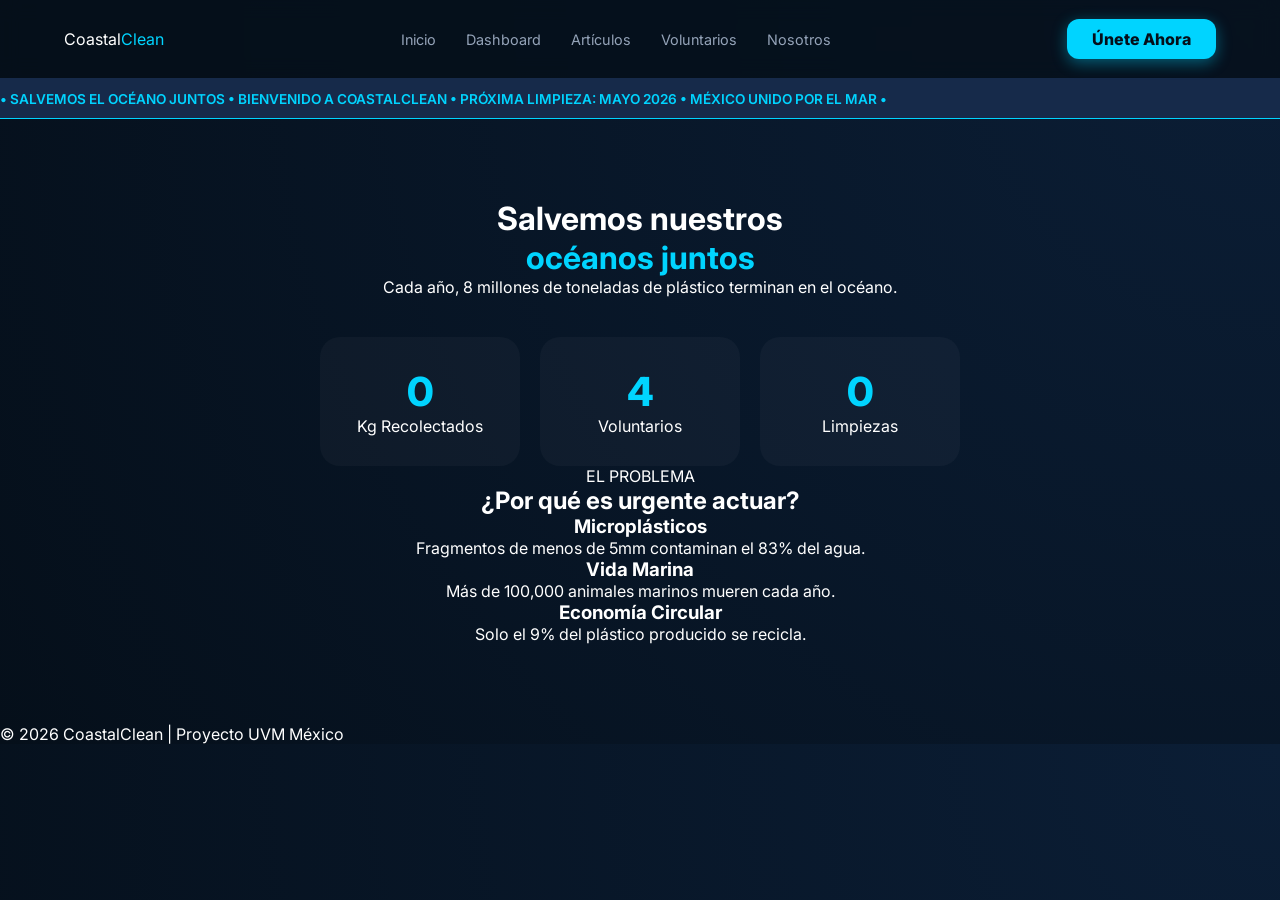
==== commit 11bc1a9c: "Update index.html" ====
--- a/index.html
+++ b/index.html
@@ -3,110 +3,53 @@
 <head>
     <meta charset="UTF-8">
     <meta name="viewport" content="width=device-width, initial-scale=1.0">
-    <title>CoastalClean - Sullana & Océanos</title>
+    <title>CoastalClean - Inicio</title>
     <link href="https://fonts.googleapis.com/css2?family=Inter:wght@300;400;600;800&display=swap" rel="stylesheet">
     <link rel="stylesheet" href="style.css">
 </head>
 <body>
-
     <header>
         <nav>
             <div class="logo">Coastal<span>Clean</span></div>
             <ul class="nav-links">
-                <li><a href="#" class="active">Inicio</a></li>
-                <li><a href="#">Dashboard</a></li>
-                <li><a href="#">Artículos</a></li>
-                <li><a href="#">Voluntarios</a></li>
-                <li><a href="#">Nosotros</a></li>
+                <li><a href="index.html" class="active">Inicio</a></li>
+                <li><a href="dashboard.html">Dashboard</a></li>
+                <li><a href="articulos.html">Artículos</a></li>
+                <li><a href="registro.html">Voluntarios</a></li>
+                <li><a href="nosotros.html">Nosotros</a></li>
             </ul>
-            <!-- ID "btnUnete" para que el JavaScript lo encuentre fácilmente -->
-            <a href="javascript:void(0)" id="btnUnete" class="btn-cta">Únete Ahora</a>
+            <a href="registro.html" class="btn-cta">Únete Ahora</a>
         </nav>
     </header>
 
     <div class="marquee-container">
-        <!-- El ID debe ser "marquee-text" para que coincida con el script -->
         <div class="marquee-text" id="marquee-text">
-            • SALVEMOS EL OCÉANO JUNTOS • ¡BIENVENIDO A COASTALCLEAN! • PRÓXIMA LIMPIEZA: MAYO 2026 • ÚNETE A NUESTROS VOLUNTARIOS EN MÉXICO • 
+            • SALVEMOS EL OCÉANO JUNTOS • BIENVENIDO A COASTALCLEAN • PRÓXIMA LIMPIEZA: MAYO 2026 • MÉXICO UNIDO POR EL MAR •
         </div>
     </div>
 
-    <main>
-        <section class="hero">
-            <h1>Salvemos nuestros <br><span class="highlight">océanos juntos</span></h1>
-            <p>Cada año, 8 millones de toneladas de plástico terminan en el océano.</p>
-            
-            <div class="stats-grid">
-                <div class="stat-card">
-                    <span class="number">0</span>
-                    <span class="label">Kg Recolectados</span>
-                </div>
-                <div class="stat-card">
-                    <span class="number">4</span>
-                    <span class="label">Voluntarios</span>
-                </div>
-                <div class="stat-card">
-                    <span class="number">0</span>
-                    <span class="label">Limpiezas</span>
-                </div>
-            </div>
-        </section>
+    <main class="hero">
+        <h1>Salvemos nuestros <br><span class="highlight">océanos juntos</span></h1>
+        <p>Cada año, 8 millones de toneladas de plástico terminan en el océano.</p>
+        
+        <div class="stats-grid">
+            <div class="stat-card"><span class="number">0</span><span class="label">Kg Recolectados</span></div>
+            <div class="stat-card"><span class="number">4</span><span class="label">Voluntarios</span></div>
+            <div class="stat-card"><span class="number">0</span><span class="label">Limpiezas</span></div>
+        </div>
 
         <section class="problem-section">
             <span class="section-tag">EL PROBLEMA</span>
             <h2>¿Por qué es urgente actuar?</h2>
             <div class="grid-container">
-                <article class="card"><h3>Microplásticos</h3><p>Fragmentos de menos de 5mm contaminan el 83% del agua.</p></article>
-                <article class="card"><h3>Vida Marina</h3><p>Más de 100,000 animales marinos mueren cada año.</p></article>
-                <article class="card"><h3>Economía Circular</h3><p>Solo el 9% del plástico producido se recicla.</p></article>
-                <article class="card"><h3>Producción Global</h3><p>Se producen 400 millones de toneladas al año.</p></article>
+                <div class="card"><h3>Microplásticos</h3><p>Fragmentos de menos de 5mm contaminan el 83% del agua.</p></div>
+                <div class="card"><h3>Vida Marina</h3><p>Más de 100,000 animales marinos mueren cada año.</p></div>
+                <div class="card"><h3>Economía Circular</h3><p>Solo el 9% del plástico producido se recicla.</p></div>
             </div>
         </section>
     </main>
 
-    <!-- Modal de Registro -->
-    <div id="modalRegistro" class="modal">
-        <div class="modal-content">
-            <span class="close-btn" id="closeModal">&times;</span>
-            <h2>Registro de Voluntarios</h2>
-            <p>Únete a nuestra brigada en México</p>
-            <form id="formRegistro">
-                <div class="input-group">
-                    <label>Nombre Completo</label>
-                    <input type="text" id="nombre" placeholder="Ej. Juan Pérez" required>
-                </div>
-                <div class="input-group">
-                    <label>Correo Electrónico</label>
-                    <input type="email" id="email" placeholder="correo@ejemplo.com" required>
-                </div>
-                <div class="input-group">
-                    <label>Teléfono (México)</label>
-                    <div class="phone-input">
-                        <span class="prefix">+52</span>
-                        <input type="tel" id="telefono" placeholder="55 1234 5678" pattern="[0-9]{10}" required>
-                    </div>
-                </div>
-                <div class="input-group">
-                    <label>Estado de México</label>
-                    <select id="estado" required>
-                        <option value="" disabled selected>Selecciona tu estado</option>
-                        <option value="Aguascalientes">Aguascalientes</option>
-                        <option value="Ciudad de México">Ciudad de México</option>
-                        <option value="Jalisco">Jalisco</option>
-                        <option value="Nuevo León">Nuevo León</option>
-                        <option value="Yucatán">Yucatán</option>
-                        <!-- Se pueden añadir más estados aquí -->
-                    </select>
-                </div>
-                <button type="submit" class="btn-submit">Enviar Registro</button>
-            </form>
-        </div>
-    </div>
-
-    <footer>
-        <p>&copy; 2026 CoastalClean. Proyecto académico por Pedro Ricardo Peña Talledo.</p>
-    </footer>
-
+    <footer><p>&copy; 2026 CoastalClean | Proyecto UVM México</p></footer>
     <script src="script.js"></script>
 </body>
 </html>
--- a/style.css
+++ b/style.css
@@ -2,11 +2,9 @@
     --primary-bg: #050f1a;
     --secondary-bg: #0b1e36;
     --accent: #00d4ff;
-    --accent-glow: rgba(0, 212, 255, 0.4);
-    --glass: rgba(255, 255, 255, 0.03);
-    --glass-border: rgba(255, 255, 255, 0.1);
     --text-main: #ffffff;
     --text-dim: #94a3b8;
+    --glass: rgba(255, 255, 255, 0.03);
 }
 
 * { margin: 0; padding: 0; box-sizing: border-box; }
@@ -19,10 +17,9 @@
 }
 
 header {
+    background: rgba(5, 15, 26, 0.8);
+    backdrop-filter: blur(10px);
     position: sticky; top: 0; z-index: 1000;
-    background: rgba(5, 15, 26, 0.8);
-    backdrop-filter: blur(12px);
-    border-bottom: 1px solid var(--glass-border);
 }
 
 nav {
@@ -30,56 +27,56 @@
     padding: 1.2rem 5%; max-width: 1300px; margin: 0 auto;
 }
 
-.logo { font-size: 1.6rem; font-weight: 800; }
-.logo span { color: var(--accent); text-shadow: 0 0 15px var(--accent-glow); }
+.logo span { color: var(--accent); }
 
 .nav-links { display: flex; list-style: none; gap: 30px; }
-.nav-links a { color: var(--text-dim); text-decoration: none; transition: 0.3s; }
-.nav-links a:hover, .nav-links a.active { color: var(--accent); }
+.nav-links a { color: var(--text-dim); text-decoration: none; font-size: 0.9rem; }
 
 .btn-cta {
     background: var(--accent); color: var(--primary-bg);
-    padding: 12px 25px; border-radius: 12px;
-    text-decoration: none; font-weight: 700;
-    box-shadow: 0 4px 15px var(--accent-glow); transition: 0.3s;
+    padding: 10px 25px; border-radius: 12px;
+    text-decoration: none; font-weight: 800;
+    box-shadow: 0 4px 15px rgba(0, 212, 255, 0.4);
 }
 
-.btn-cta:hover { transform: translateY(-3px); background: #fff; }
+/* --- ESTILOS DEL MARQUEE --- */
+.marquee-container {
+    background: #162a4a; padding: 10px 0;
+    overflow: hidden; border-bottom: 1px solid var(--accent);
+}
 
-.marquee-container { background: #162a4a; padding: 10px 0; border-bottom: 1px solid var(--accent); }
-.marquee-text { white-space: nowrap; display: inline-block; color: var(--accent); font-weight: 600; font-size: 0.8rem; }
+.marquee-text {
+    white-space: nowrap; display: inline-block;
+    color: var(--accent); font-weight: 600; font-size: 0.85rem;
+}
 
-.hero { padding: 100px 5%; text-align: center; }
-h1 { font-size: 3.5rem; margin-bottom: 20px; }
-.highlight { background: linear-gradient(90deg, #00d4ff, #0080ff); -webkit-background-clip: text; -webkit-text-fill-color: transparent; }
+.hero { padding: 80px 5%; text-align: center; }
+.highlight { color: var(--accent); }
 
-.stats-grid { display: flex; justify-content: center; gap: 20px; margin-top: 50px; flex-wrap: wrap; }
-.stat-card { background: var(--glass); padding: 30px; border-radius: 20px; border: 1px solid var(--glass-border); min-width: 200px; transition: 0.3s; }
-.stat-card:hover { border-color: var(--accent); transform: translateY(-5px); }
-.number { display: block; font-size: 2.5rem; font-weight: 800; color: var(--accent); }
+.stats-grid { display: flex; justify-content: center; gap: 20px; margin-top: 40px; }
+.stat-card { background: var(--glass); padding: 30px; border-radius: 20px; min-width: 200px; }
+.number { display: block; font-size: 2.5rem; color: var(--accent); font-weight: 800; }
 
-/* MODAL STYLES */
+/* --- ESTILOS DEL MODAL (IMPORTANTE) --- */
 .modal {
-    display: none; position: fixed; z-index: 2000; left: 0; top: 0;
-    width: 100%; height: 100%; background: rgba(5, 15, 26, 0.9);
-    backdrop-filter: blur(8px);
+    display: none; position: fixed; z-index: 2000;
+    left: 0; top: 0; width: 100%; height: 100%;
+    background: rgba(0, 0, 0, 0.8); backdrop-filter: blur(8px);
 }
 
 .modal-content {
     background: var(--secondary-bg); margin: 5% auto; padding: 40px;
-    border: 1px solid var(--glass-border); border-radius: 24px;
-    width: 90%; max-width: 450px; position: relative; text-align: center;
+    border-radius: 20px; width: 90%; max-width: 450px; position: relative;
 }
 
-.close-btn { position: absolute; right: 20px; top: 15px; font-size: 24px; cursor: pointer; color: var(--text-dim); }
+.close-btn { position: absolute; right: 20px; top: 15px; font-size: 28px; cursor: pointer; }
 
-.input-group { display: flex; flex-direction: column; gap: 8px; margin-bottom: 20px; text-align: left; }
-.input-group label { font-size: 0.8rem; color: var(--accent); font-weight: 600; }
-.input-group input, .input-group select { background: var(--glass); border: 1px solid var(--glass-border); padding: 12px; border-radius: 10px; color: white; outline: none; }
+.input-group { display: flex; flex-direction: column; gap: 8px; margin-bottom: 15px; text-align: left; }
+.input-group label { color: var(--accent); font-size: 0.8rem; font-weight: 700; }
+.input-group input, .input-group select { background: var(--glass); border: 1px solid rgba(255,255,255,0.1); padding: 12px; border-radius: 10px; color: white; }
 
-.phone-input { display: flex; background: var(--glass); border: 1px solid var(--glass-border); border-radius: 10px; }
-.phone-input .prefix { padding: 12px; color: var(--accent); font-weight: bold; border-right: 1px solid var(--glass-border); }
+.phone-input { display: flex; background: var(--glass); border: 1px solid rgba(255,255,255,0.1); border-radius: 10px; }
+.phone-input .prefix { padding: 12px; color: var(--accent); font-weight: bold; border-right: 1px solid rgba(255,255,255,0.1); }
 .phone-input input { border: none; width: 100%; }
 
-.btn-submit { background: var(--accent); color: var(--primary-bg); width: 100%; padding: 15px; border: none; border-radius: 12px; font-weight: 700; cursor: pointer; transition: 0.3s; }
-.btn-submit:hover { box-shadow: 0 0 20px var(--accent-glow); }
+.btn-submit { background: var(--accent); color: var(--primary-bg); width: 100%; padding: 15px; border-radius: 10px; border: none; font-weight: 800; cursor: pointer; }
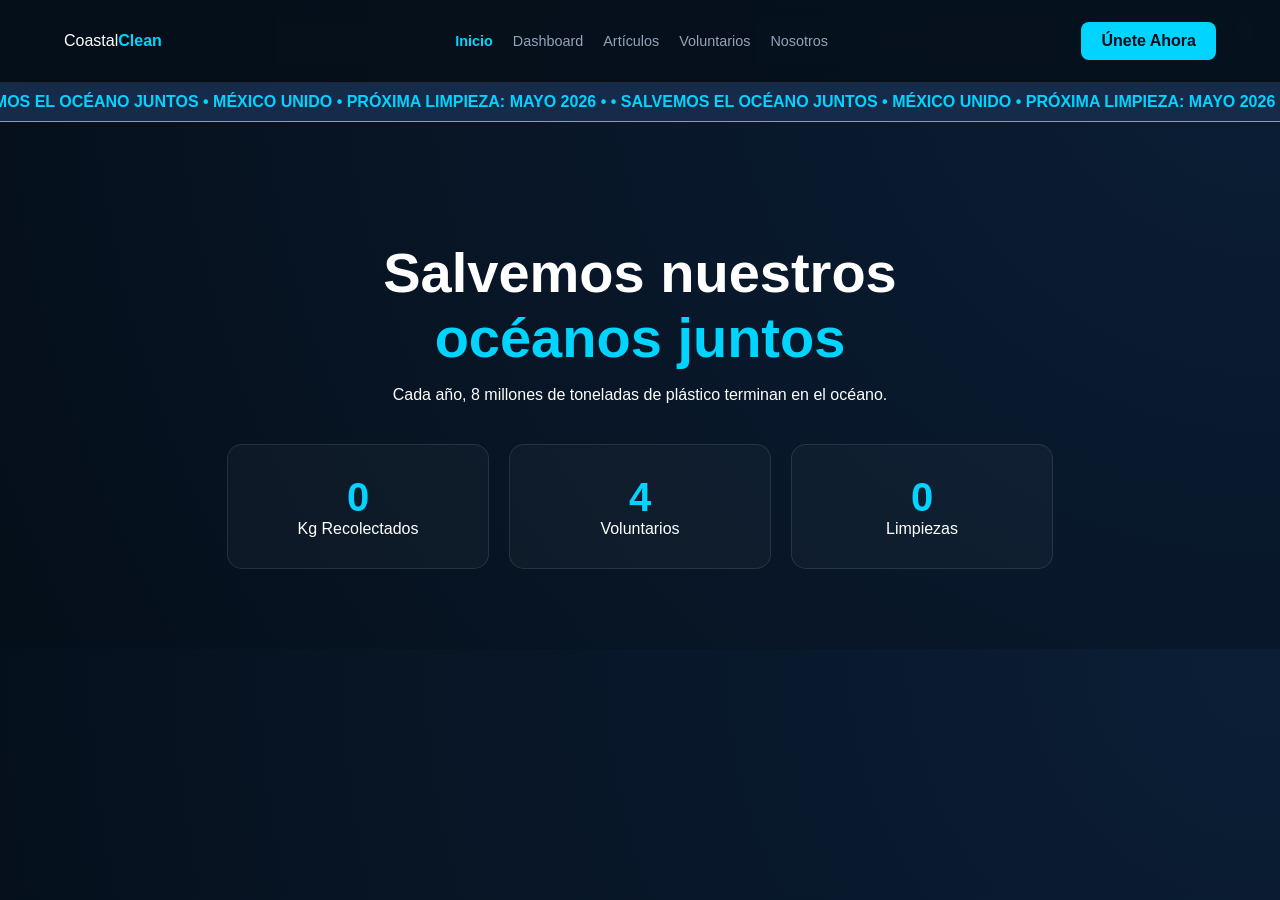
==== commit fdcf5a06: "Update index.html" ====
--- a/index.html
+++ b/index.html
@@ -2,10 +2,26 @@
 <html lang="es">
 <head>
     <meta charset="UTF-8">
-    <meta name="viewport" content="width=device-width, initial-scale=1.0">
     <title>CoastalClean - Inicio</title>
-    <link href="https://fonts.googleapis.com/css2?family=Inter:wght@300;400;600;800&display=swap" rel="stylesheet">
-    <link rel="stylesheet" href="style.css">
+    <style>
+        :root { --bg: #050f1a; --sec: #0b1e36; --accent: #00d4ff; --text: #ffffff; }
+        body { background: radial-gradient(circle at top right, var(--sec), var(--bg)); color: var(--text); font-family: sans-serif; margin: 0; overflow-x: hidden; }
+        header { background: rgba(5,15,26,0.8); backdrop-filter: blur(10px); position: sticky; top: 0; z-index: 100; border-bottom: 1px solid rgba(255,255,255,0.1); }
+        nav { display: flex; justify-content: space-between; align-items: center; padding: 1rem 5%; }
+        .logo span { color: var(--accent); font-weight: bold; }
+        .nav-links { display: flex; list-style: none; gap: 20px; }
+        .nav-links a { color: #94a3b8; text-decoration: none; font-size: 0.9rem; }
+        .nav-links a.active { color: var(--accent); font-weight: bold; }
+        .btn-cta { background: var(--accent); color: var(--bg); padding: 10px 20px; border-radius: 8px; text-decoration: none; font-weight: bold; }
+        .marquee-container { background: #162a4a; padding: 10px 0; overflow: hidden; border-bottom: 1px solid var(--accent); }
+        #marquee { white-space: nowrap; display: inline-block; color: var(--accent); font-weight: bold; }
+        .hero { text-align: center; padding: 80px 5%; }
+        h1 { font-size: 3.5rem; margin-bottom: 10px; }
+        .highlight { color: var(--accent); }
+        .stats-grid { display: flex; justify-content: center; gap: 20px; margin-top: 40px; flex-wrap: wrap; }
+        .card { background: rgba(255,255,255,0.03); padding: 30px; border-radius: 15px; border: 1px solid rgba(255,255,255,0.1); min-width: 200px; }
+        .number { display: block; font-size: 2.5rem; color: var(--accent); font-weight: bold; }
+    </style>
 </head>
 <body>
     <header>
@@ -21,35 +37,22 @@
             <a href="registro.html" class="btn-cta">Únete Ahora</a>
         </nav>
     </header>
-
-    <div class="marquee-container">
-        <div class="marquee-text" id="marquee-text">
-            • SALVEMOS EL OCÉANO JUNTOS • BIENVENIDO A COASTALCLEAN • PRÓXIMA LIMPIEZA: MAYO 2026 • MÉXICO UNIDO POR EL MAR •
-        </div>
-    </div>
-
+    <div class="marquee-container"><div id="marquee">• SALVEMOS EL OCÉANO JUNTOS • MÉXICO UNIDO • PRÓXIMA LIMPIEZA: MAYO 2026 • </div></div>
     <main class="hero">
         <h1>Salvemos nuestros <br><span class="highlight">océanos juntos</span></h1>
         <p>Cada año, 8 millones de toneladas de plástico terminan en el océano.</p>
-        
         <div class="stats-grid">
-            <div class="stat-card"><span class="number">0</span><span class="label">Kg Recolectados</span></div>
-            <div class="stat-card"><span class="number">4</span><span class="label">Voluntarios</span></div>
-            <div class="stat-card"><span class="number">0</span><span class="label">Limpiezas</span></div>
+            <div class="card"><span class="number">0</span> Kg Recolectados</div>
+            <div class="card"><span class="number">4</span> Voluntarios</div>
+            <div class="card"><span class="number">0</span> Limpiezas</div>
         </div>
-
-        <section class="problem-section">
-            <span class="section-tag">EL PROBLEMA</span>
-            <h2>¿Por qué es urgente actuar?</h2>
-            <div class="grid-container">
-                <div class="card"><h3>Microplásticos</h3><p>Fragmentos de menos de 5mm contaminan el 83% del agua.</p></div>
-                <div class="card"><h3>Vida Marina</h3><p>Más de 100,000 animales marinos mueren cada año.</p></div>
-                <div class="card"><h3>Economía Circular</h3><p>Solo el 9% del plástico producido se recicla.</p></div>
-            </div>
-        </section>
     </main>
-
-    <footer><p>&copy; 2026 CoastalClean | Proyecto UVM México</p></footer>
-    <script src="script.js"></script>
+    <script>
+        const mq = document.getElementById('marquee');
+        mq.innerHTML += mq.innerHTML;
+        let x = 0;
+        function move() { x -= 1.2; if (Math.abs(x) >= mq.scrollWidth/2) x = 0; mq.style.transform = `translateX(${x}px)`; requestAnimationFrame(move); }
+        move();
+    </script>
 </body>
 </html>
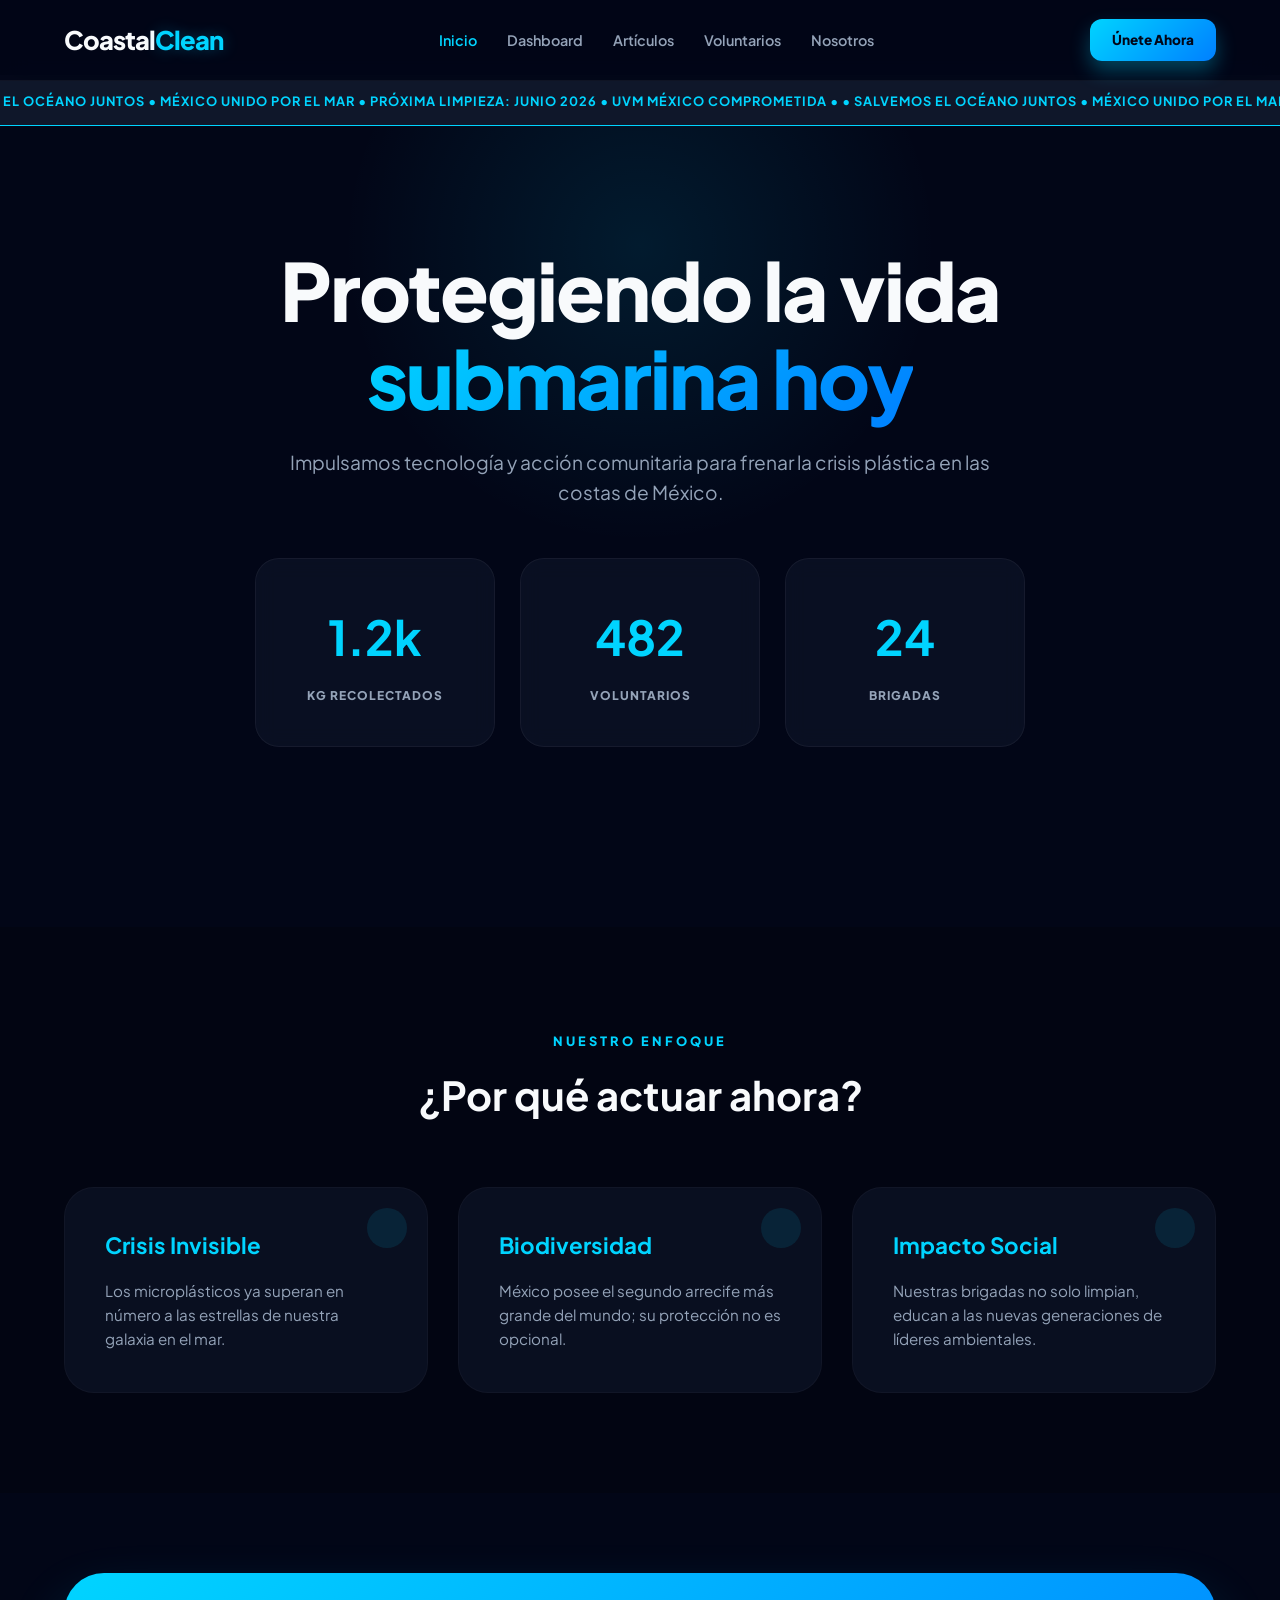
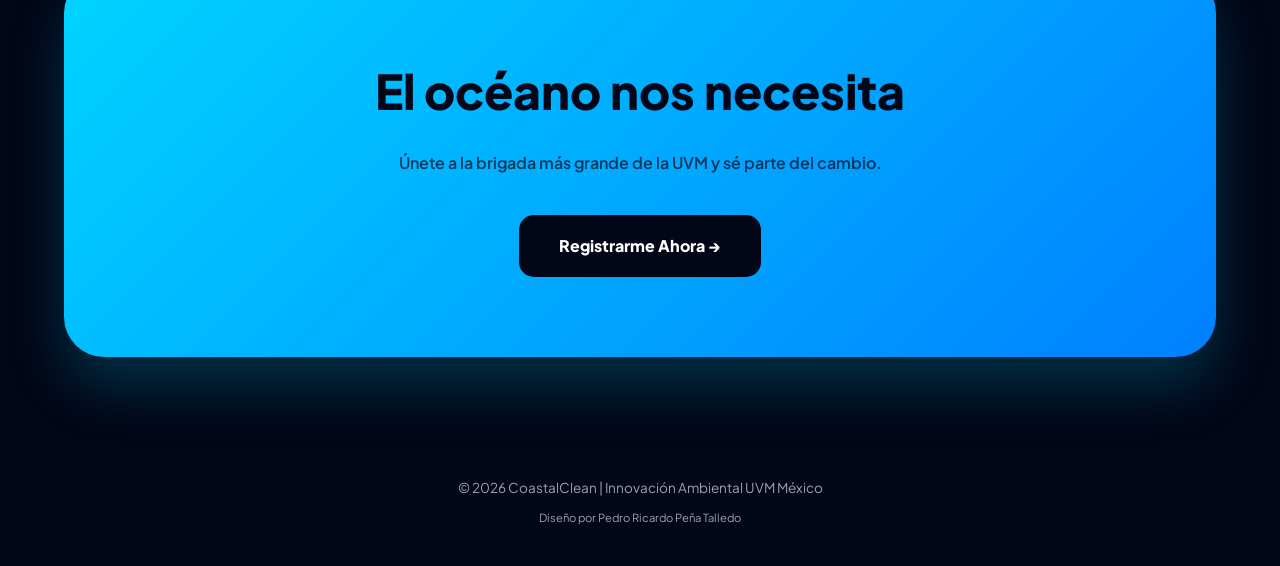
==== commit 0197c2e2: "Update index.html" ====
--- a/index.html
+++ b/index.html
@@ -2,28 +2,159 @@
 <html lang="es">
 <head>
     <meta charset="UTF-8">
-    <title>CoastalClean - Inicio</title>
+    <meta name="viewport" content="width=device-width, initial-scale=1.0">
+    <title>CoastalClean | Innovación para el Océano</title>
+    <!-- Fuentes de Google -->
+    <link href="https://fonts.googleapis.com/css2?family=Plus+Jakarta+Sans:wght@300;400;600;800&display=swap" rel="stylesheet">
+    
     <style>
-        :root { --bg: #050f1a; --sec: #0b1e36; --accent: #00d4ff; --text: #ffffff; }
-        body { background: radial-gradient(circle at top right, var(--sec), var(--bg)); color: var(--text); font-family: sans-serif; margin: 0; overflow-x: hidden; }
-        header { background: rgba(5,15,26,0.8); backdrop-filter: blur(10px); position: sticky; top: 0; z-index: 100; border-bottom: 1px solid rgba(255,255,255,0.1); }
-        nav { display: flex; justify-content: space-between; align-items: center; padding: 1rem 5%; }
-        .logo span { color: var(--accent); font-weight: bold; }
-        .nav-links { display: flex; list-style: none; gap: 20px; }
-        .nav-links a { color: #94a3b8; text-decoration: none; font-size: 0.9rem; }
-        .nav-links a.active { color: var(--accent); font-weight: bold; }
-        .btn-cta { background: var(--accent); color: var(--bg); padding: 10px 20px; border-radius: 8px; text-decoration: none; font-weight: bold; }
-        .marquee-container { background: #162a4a; padding: 10px 0; overflow: hidden; border-bottom: 1px solid var(--accent); }
-        #marquee { white-space: nowrap; display: inline-block; color: var(--accent); font-weight: bold; }
-        .hero { text-align: center; padding: 80px 5%; }
-        h1 { font-size: 3.5rem; margin-bottom: 10px; }
-        .highlight { color: var(--accent); }
-        .stats-grid { display: flex; justify-content: center; gap: 20px; margin-top: 40px; flex-wrap: wrap; }
-        .card { background: rgba(255,255,255,0.03); padding: 30px; border-radius: 15px; border: 1px solid rgba(255,255,255,0.1); min-width: 200px; }
-        .number { display: block; font-size: 2.5rem; color: var(--accent); font-weight: bold; }
+        :root {
+            --bg-deep: #020617;
+            --bg-card: rgba(15, 23, 42, 0.6);
+            --accent: #00d4ff;
+            --accent-glow: rgba(0, 212, 255, 0.3);
+            --text-main: #f8fafc;
+            --text-dim: #94a3b8;
+            --gradient: linear-gradient(135deg, #00d4ff 0%, #0080ff 100%);
+        }
+
+        * { margin: 0; padding: 0; box-sizing: border-box; }
+
+        body {
+            background-color: var(--bg-deep);
+            color: var(--text-main);
+            font-family: 'Plus Jakarta Sans', sans-serif;
+            line-height: 1.6;
+            overflow-x: hidden;
+        }
+
+        /* --- NAVEGACIÓN --- */
+        header {
+            position: fixed;
+            top: 0; width: 100%; z-index: 1000;
+            background: rgba(2, 6, 23, 0.8);
+            backdrop-filter: blur(15px);
+            border-bottom: 1px solid rgba(255,255,255,0.05);
+        }
+
+        nav {
+            display: flex; justify-content: space-between; align-items: center;
+            padding: 1.2rem 5%; max-width: 1400px; margin: 0 auto;
+        }
+
+        .logo { font-size: 1.6rem; font-weight: 800; letter-spacing: -1px; }
+        .logo span { color: var(--accent); text-shadow: 0 0 15px var(--accent-glow); }
+
+        .nav-links { display: flex; list-style: none; gap: 30px; }
+        .nav-links a { 
+            color: var(--text-dim); text-decoration: none; 
+            font-size: 0.9rem; font-weight: 600; transition: 0.3s;
+        }
+        .nav-links a:hover { color: var(--accent); }
+        .nav-links a.active { color: var(--accent); }
+
+        .btn-top {
+            background: var(--gradient); color: var(--bg-deep);
+            padding: 10px 22px; border-radius: 12px;
+            text-decoration: none; font-weight: 800; font-size: 0.85rem;
+            box-shadow: 0 10px 20px var(--accent-glow); transition: 0.3s;
+        }
+        .btn-top:hover { transform: translateY(-2px); box-shadow: 0 15px 25px var(--accent-glow); }
+
+        /* --- MARQUEE MODERNO --- */
+        .marquee-box {
+            background: #0f172a; padding: 12px 0; margin-top: 75px;
+            border-bottom: 1px solid var(--accent); overflow: hidden;
+        }
+        #marquee-wrap { white-space: nowrap; display: inline-block; color: var(--accent); font-weight: 700; font-size: 0.8rem; text-transform: uppercase; letter-spacing: 1px; }
+
+        /* --- HERO SECTION --- */
+        .hero {
+            padding: 120px 5% 80px; text-align: center;
+            position: relative; overflow: hidden;
+        }
+
+        .hero::before {
+            content: ""; position: absolute; top: 0; left: 50%;
+            width: 600px; height: 600px; background: radial-gradient(circle, rgba(0,212,255,0.1) 0%, transparent 70%);
+            transform: translate(-50%, -30%); z-index: -1;
+        }
+
+        .hero h1 { 
+            font-size: clamp(2.5rem, 8vw, 5rem); font-weight: 800; 
+            line-height: 1.1; letter-spacing: -2px; margin-bottom: 25px;
+        }
+        .hero h1 span {
+            background: var(--gradient); -webkit-background-clip: text; -webkit-text-fill-color: transparent;
+        }
+
+        .hero p { color: var(--text-dim); font-size: 1.2rem; max-width: 700px; margin: 0 auto 50px; }
+
+        /* --- STATS CARDS --- */
+        .stats-container {
+            display: flex; justify-content: center; gap: 25px; flex-wrap: wrap; margin-bottom: 100px;
+        }
+
+        .stat-card {
+            background: var(--bg-card); border: 1px solid rgba(255,255,255,0.05);
+            padding: 40px; border-radius: 24px; min-width: 240px;
+            transition: 0.4s cubic-bezier(0.175, 0.885, 0.32, 1.275);
+            backdrop-filter: blur(10px);
+        }
+
+        .stat-card:hover { border-color: var(--accent); transform: translateY(-10px); background: rgba(0,212,255,0.03); }
+        .stat-card strong { display: block; font-size: 3rem; color: var(--accent); margin-bottom: 5px; }
+        .stat-card span { color: var(--text-dim); text-transform: uppercase; font-size: 0.75rem; font-weight: 800; letter-spacing: 1px; }
+
+        /* --- SECCIÓN PROBLEMA --- */
+        .problem { padding: 100px 5%; background: rgba(0,0,0,0.2); }
+        .section-header { text-align: center; margin-bottom: 60px; }
+        .section-header span { color: var(--accent); font-weight: 800; letter-spacing: 3px; font-size: 0.8rem; }
+        .section-header h2 { font-size: 2.5rem; margin-top: 10px; }
+
+        .problem-grid {
+            display: grid; grid-template-columns: repeat(auto-fit, minmax(280px, 1fr));
+            gap: 30px; max-width: 1200px; margin: 0 auto;
+        }
+
+        .p-card {
+            background: var(--bg-card); padding: 40px; border-radius: 30px;
+            border: 1px solid rgba(255,255,255,0.03); position: relative;
+        }
+        .p-card::after {
+            content: ""; position: absolute; top: 20px; right: 20px;
+            width: 40px; height: 40px; background: var(--accent); opacity: 0.1; border-radius: 50%;
+        }
+        .p-card h3 { color: var(--accent); margin-bottom: 15px; font-size: 1.4rem; }
+        .p-card p { color: var(--text-dim); font-size: 0.95rem; }
+
+        /* --- CALL TO ACTION --- */
+        .cta-section { padding: 80px 5%; }
+        .cta-box {
+            background: var(--gradient); border-radius: 40px;
+            padding: 80px 40px; text-align: center; position: relative; overflow: hidden;
+            box-shadow: 0 30px 60px rgba(0,212,255,0.2);
+        }
+        .cta-box h2 { color: var(--bg-deep); font-size: 3rem; font-weight: 800; margin-bottom: 20px; }
+        .cta-box p { color: rgba(2, 6, 23, 0.7); font-weight: 600; margin-bottom: 40px; }
+        
+        .btn-dark {
+            background: var(--bg-deep); color: white;
+            padding: 18px 40px; border-radius: 15px;
+            text-decoration: none; font-weight: 800; transition: 0.3s;
+            display: inline-block;
+        }
+        .btn-dark:hover { transform: scale(1.05); background: #000; }
+
+        footer { padding: 40px; text-align: center; color: var(--text-dim); font-size: 0.85rem; }
+
+        /* ANIMACIONES */
+        [data-reveal] { opacity: 0; transform: translateY(30px); transition: 0.8s ease-out; }
+        [data-reveal].active { opacity: 1; transform: translateY(0); }
     </style>
 </head>
 <body>
+
     <header>
         <nav>
             <div class="logo">Coastal<span>Clean</span></div>
@@ -34,25 +165,94 @@
                 <li><a href="registro.html">Voluntarios</a></li>
                 <li><a href="nosotros.html">Nosotros</a></li>
             </ul>
-            <a href="registro.html" class="btn-cta">Únete Ahora</a>
+            <a href="registro.html" class="btn-top">Únete Ahora</a>
         </nav>
     </header>
-    <div class="marquee-container"><div id="marquee">• SALVEMOS EL OCÉANO JUNTOS • MÉXICO UNIDO • PRÓXIMA LIMPIEZA: MAYO 2026 • </div></div>
-    <main class="hero">
-        <h1>Salvemos nuestros <br><span class="highlight">océanos juntos</span></h1>
-        <p>Cada año, 8 millones de toneladas de plástico terminan en el océano.</p>
-        <div class="stats-grid">
-            <div class="card"><span class="number">0</span> Kg Recolectados</div>
-            <div class="card"><span class="number">4</span> Voluntarios</div>
-            <div class="card"><span class="number">0</span> Limpiezas</div>
+
+    <div class="marquee-box">
+        <div id="marquee-wrap">
+            • SALVEMOS EL OCÉANO JUNTOS • MÉXICO UNIDO POR EL MAR • PRÓXIMA LIMPIEZA: JUNIO 2026 • UVM MÉXICO COMPROMETIDA •
         </div>
+    </div>
+
+    <main>
+        <section class="hero">
+            <h1 data-reveal>Protegiendo la vida <br><span>submarina hoy</span></h1>
+            <p data-reveal>Impulsamos tecnología y acción comunitaria para frenar la crisis plástica en las costas de México.</p>
+            
+            <div class="stats-container" data-reveal>
+                <div class="stat-card">
+                    <strong>1.2k</strong>
+                    <span>Kg Recolectados</span>
+                </div>
+                <div class="stat-card">
+                    <strong>482</strong>
+                    <span>Voluntarios</span>
+                </div>
+                <div class="stat-card">
+                    <strong>24</strong>
+                    <span>Brigadas</span>
+                </div>
+            </div>
+        </section>
+
+        <section class="problem">
+            <div class="section-header" data-reveal>
+                <span>NUESTRO ENFOQUE</span>
+                <h2>¿Por qué actuar ahora?</h2>
+            </div>
+            
+            <div class="problem-grid">
+                <div class="p-card" data-reveal>
+                    <h3>Crisis Invisible</h3>
+                    <p>Los microplásticos ya superan en número a las estrellas de nuestra galaxia en el mar.</p>
+                </div>
+                <div class="p-card" data-reveal>
+                    <h3>Biodiversidad</h3>
+                    <p>México posee el segundo arrecife más grande del mundo; su protección no es opcional.</p>
+                </div>
+                <div class="p-card" data-reveal>
+                    <h3>Impacto Social</h3>
+                    <p>Nuestras brigadas no solo limpian, educan a las nuevas generaciones de líderes ambientales.</p>
+                </div>
+            </div>
+        </section>
+
+        <section class="cta-section" data-reveal>
+            <div class="cta-box">
+                <h2>El océano nos necesita</h2>
+                <p>Únete a la brigada más grande de la UVM y sé parte del cambio.</p>
+                <a href="registro.html" class="btn-dark">Registrarme Ahora →</a>
+            </div>
+        </section>
     </main>
+
+    <footer>
+        <p>&copy; 2026 CoastalClean | Innovación Ambiental UVM México</p>
+        <p style="margin-top: 10px; font-size: 0.7rem;">Diseño por Pedro Ricardo Peña Talledo</p>
+    </footer>
+
     <script>
-        const mq = document.getElementById('marquee');
-        mq.innerHTML += mq.innerHTML;
+        // Lógica del Marquee
+        const mq = document.getElementById('marquee-wrap');
+        mq.innerHTML += " " + mq.innerHTML;
         let x = 0;
-        function move() { x -= 1.2; if (Math.abs(x) >= mq.scrollWidth/2) x = 0; mq.style.transform = `translateX(${x}px)`; requestAnimationFrame(move); }
+        function move() {
+            x -= 1.2;
+            if (Math.abs(x) >= mq.scrollWidth / 2) x = 0;
+            mq.style.transform = `translateX(${x}px)`;
+            requestAnimationFrame(move);
+        }
         move();
+
+        // Lógica de Revelado al Scroll
+        const observer = new IntersectionObserver((entries) => {
+            entries.forEach(entry => {
+                if (entry.isIntersecting) entry.target.classList.add('active');
+            });
+        }, { threshold: 0.1 });
+
+        document.querySelectorAll('[data-reveal]').forEach(el => observer.observe(el));
     </script>
 </body>
 </html>
